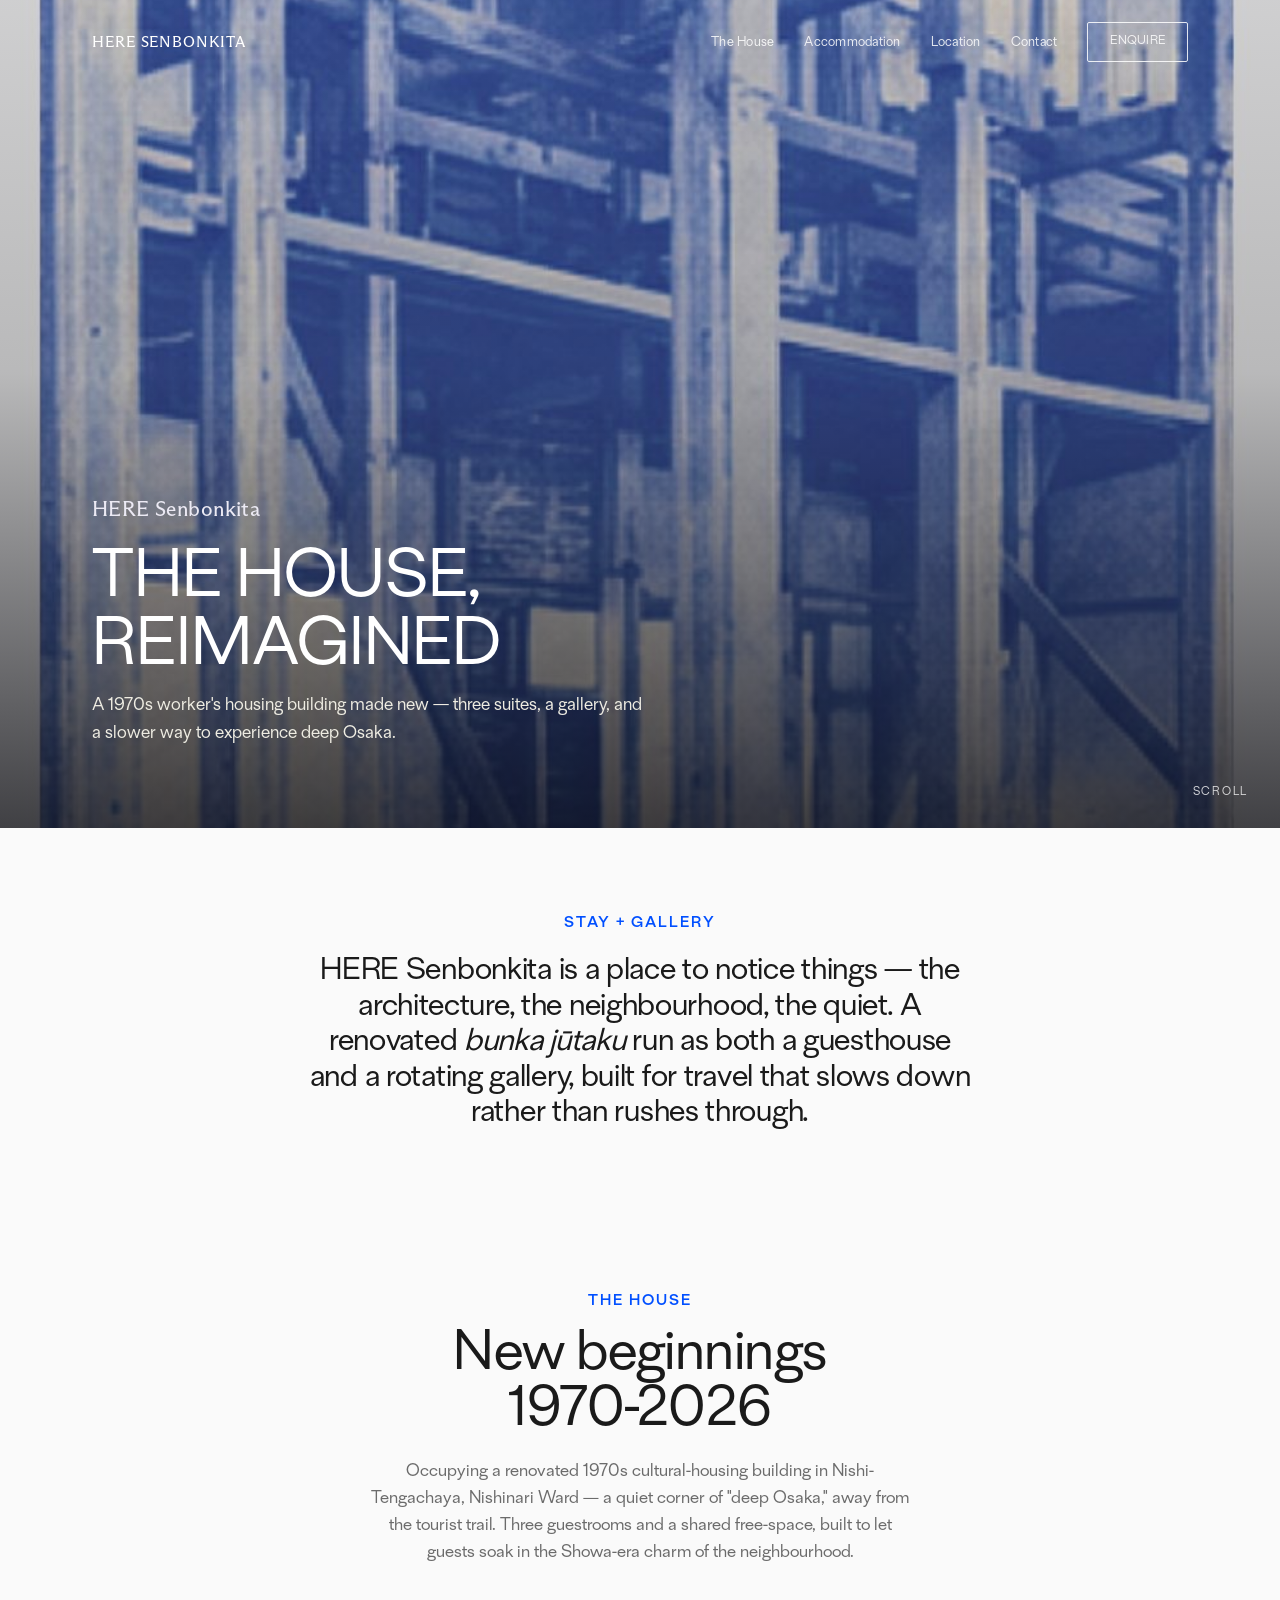
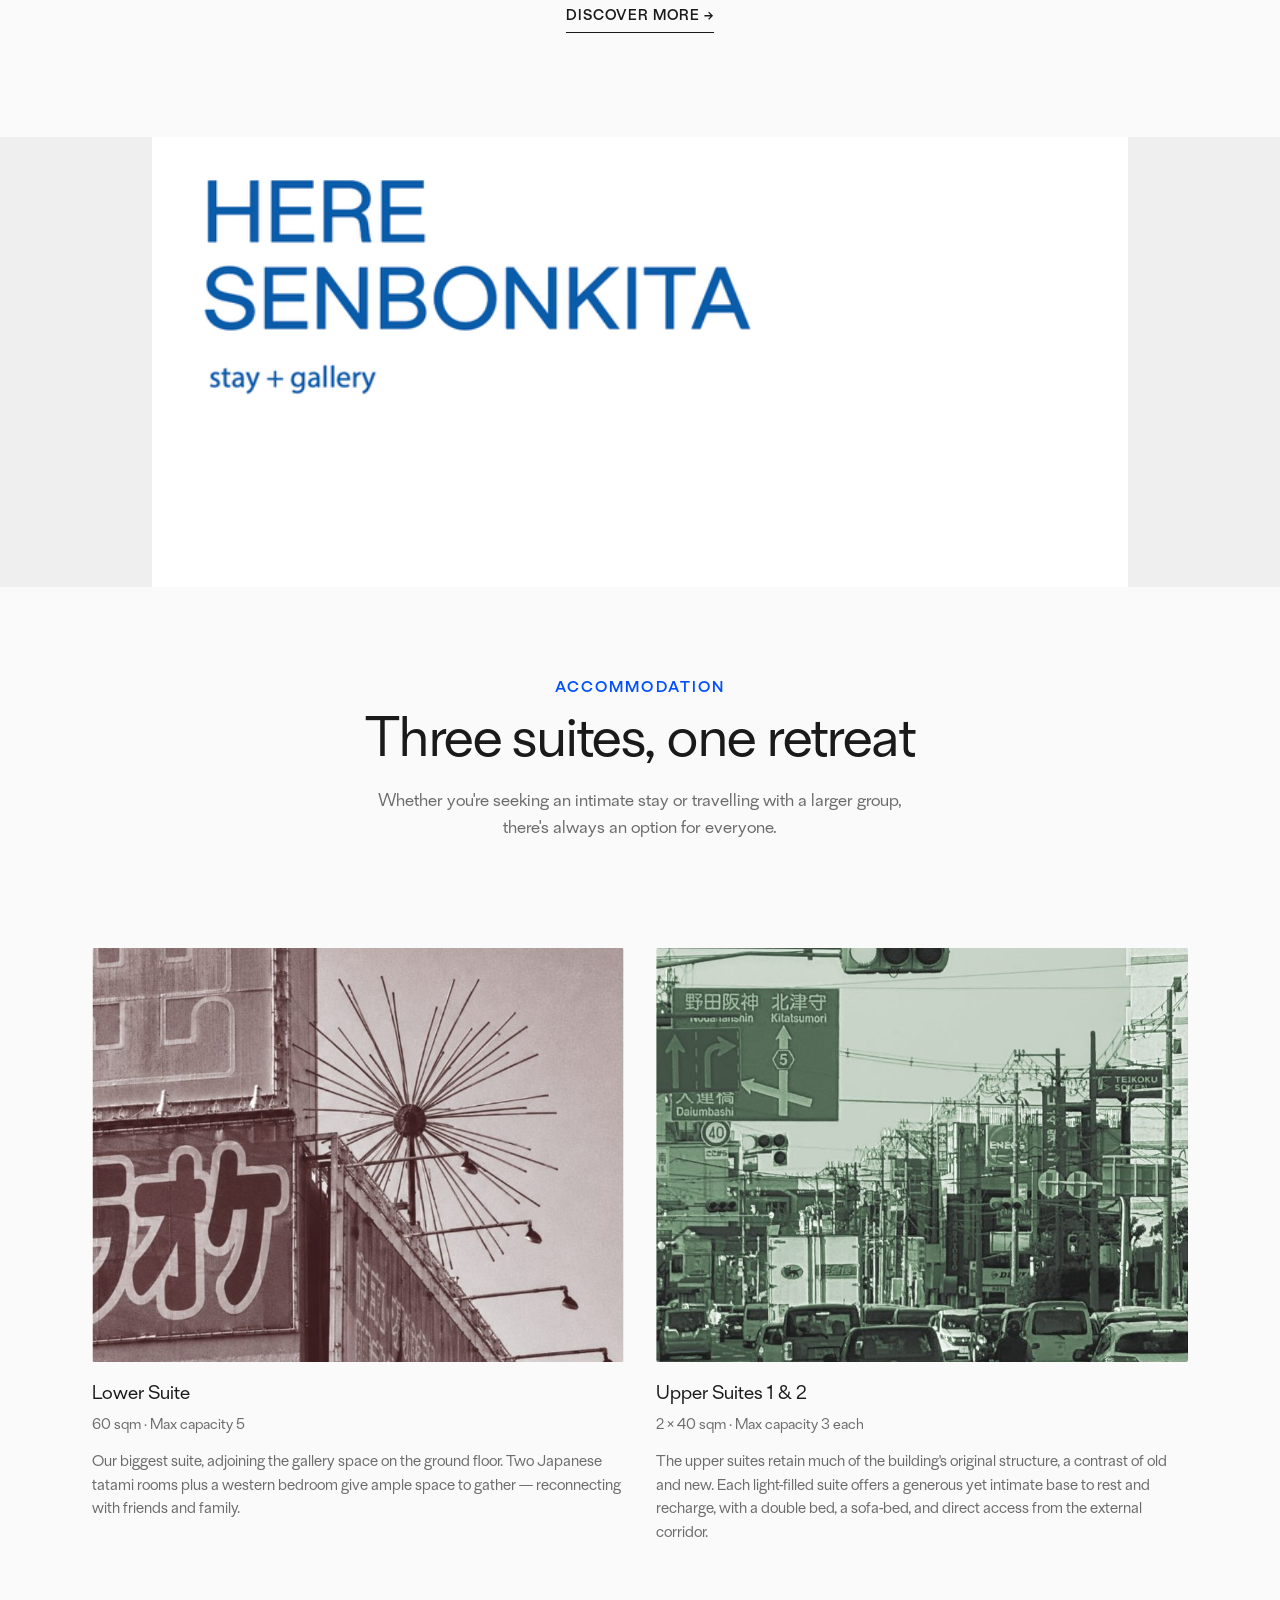
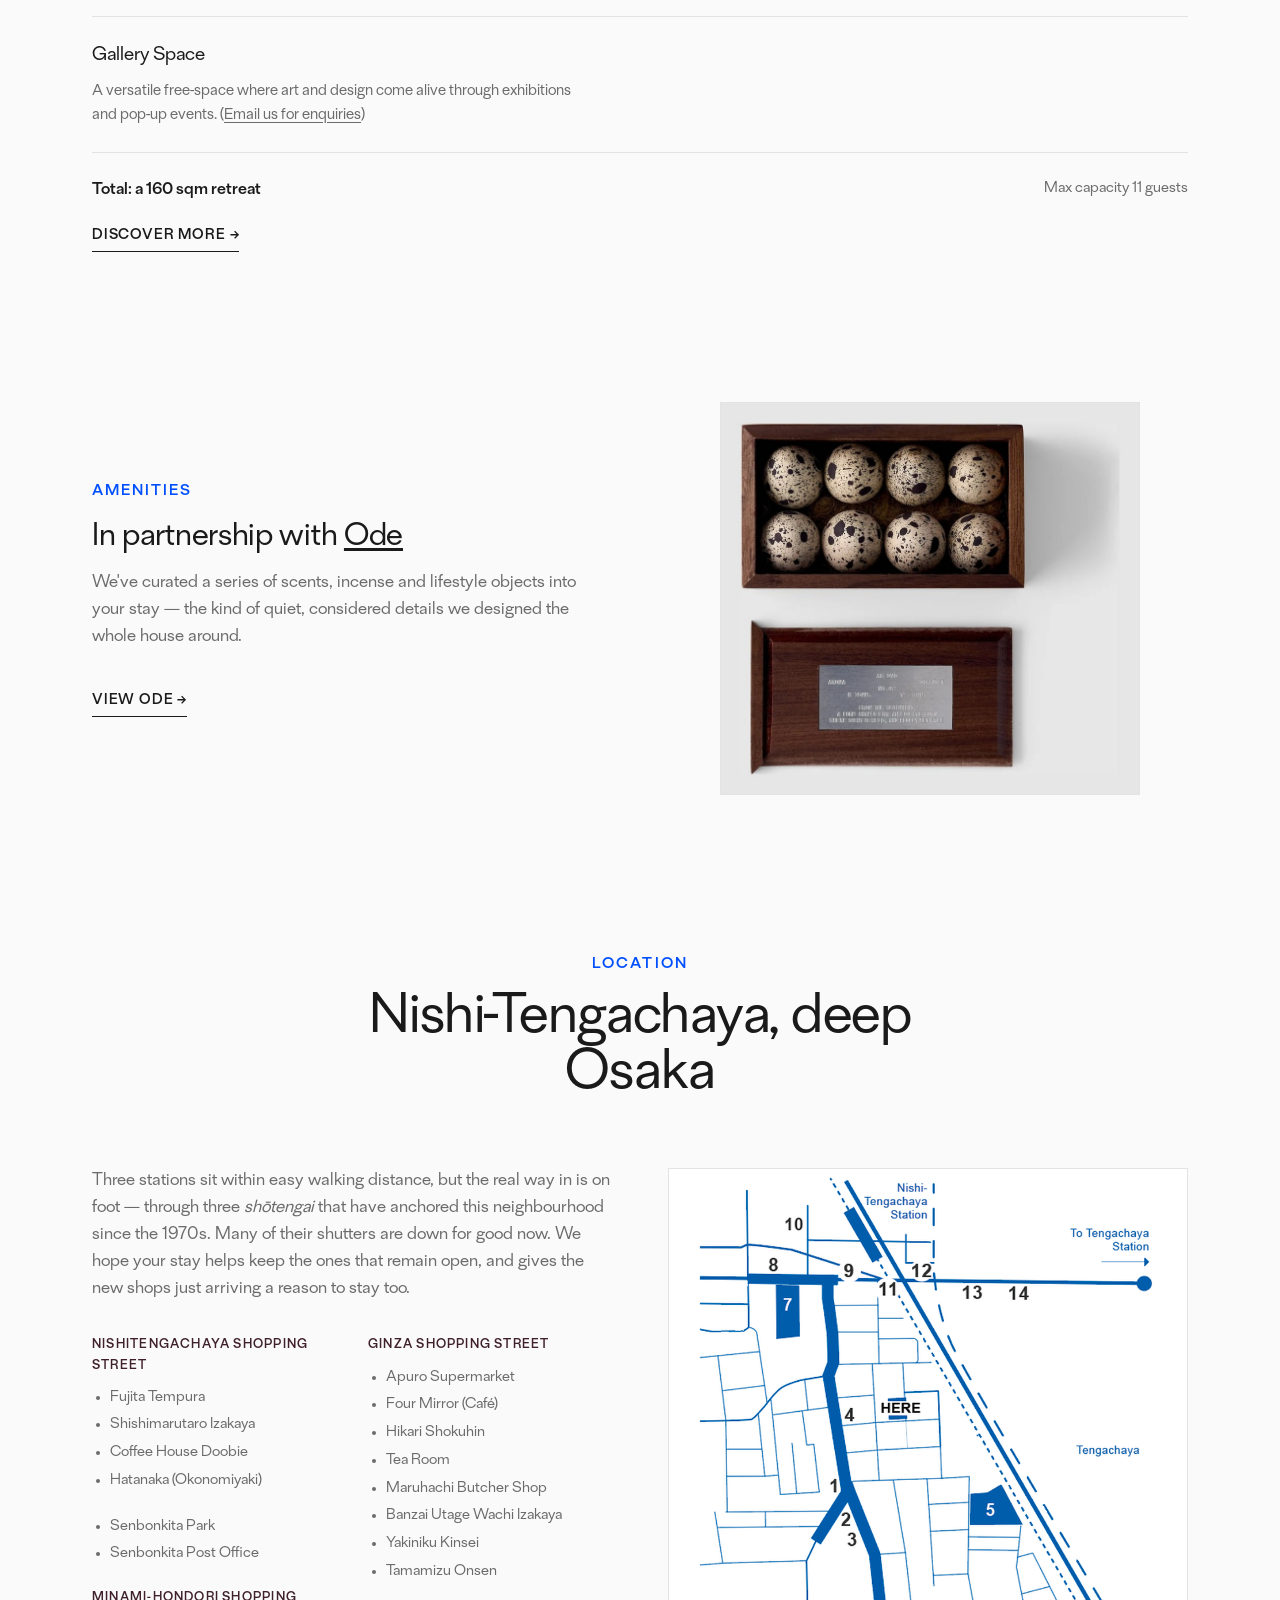
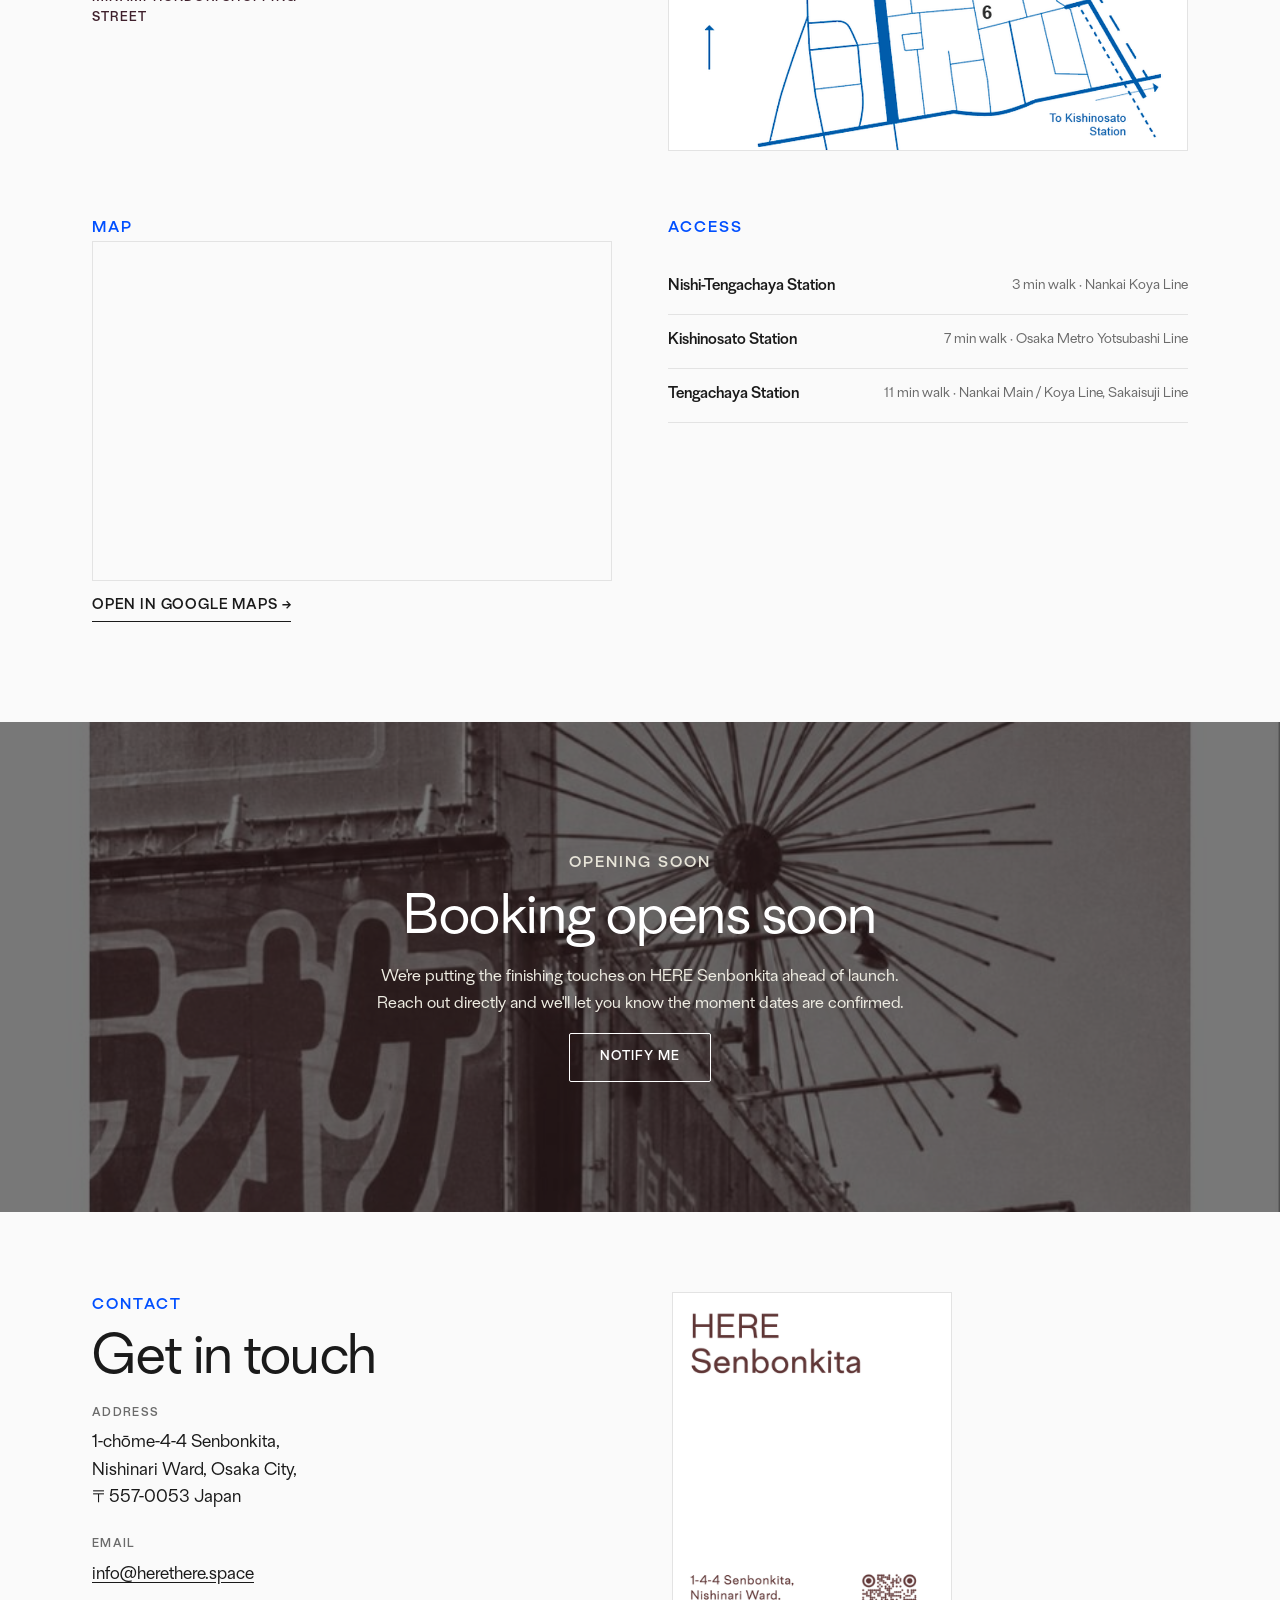
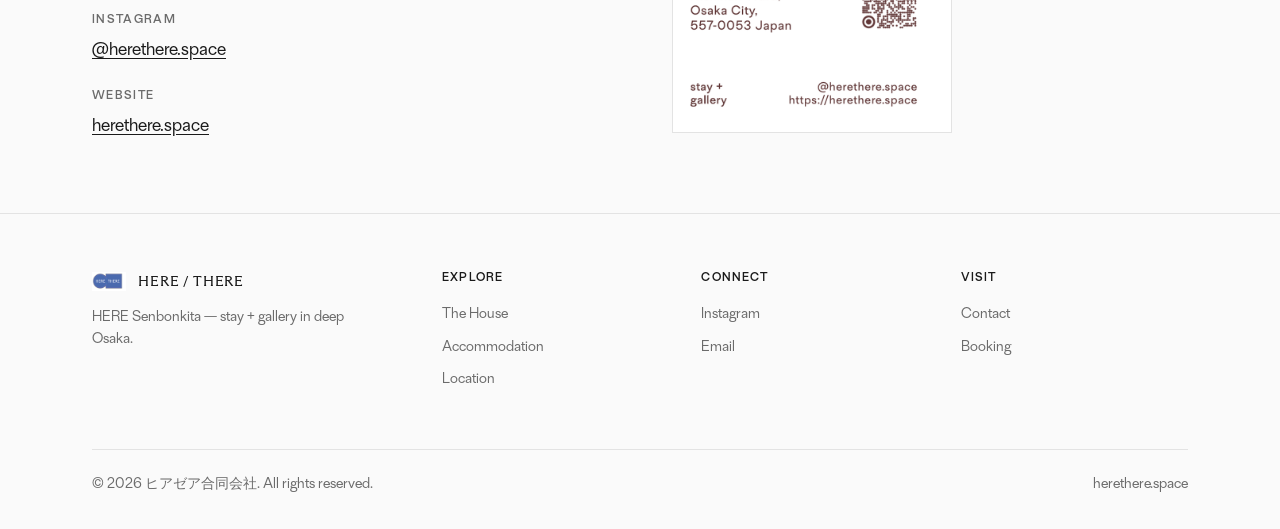
==== index.html @ 9a459991 "Add files via upload" ====
<!DOCTYPE html>
<html lang="en">
<head>
<meta charset="UTF-8">
<meta name="viewport" content="width=device-width, initial-scale=1, viewport-fit=cover">
<title>HERE Senbonkita — Stay + Gallery, Osaka</title>
<meta name="description" content="HERE Senbonkita is a reimagined 1970s cultural-housing stay and gallery in Nishi-Tengachaya, deep Osaka. Three guestrooms, a free-space, and a rotating programme. Opening soon.">
<!--
  VERSION 2 — editorial / full-bleed layout in the spirit of furtherhotel.com,
  built out with HERE Senbonkita's own content and voice.

  TYPOGRAPHY NOTE: body copy and headings use "Tenet" (Regular/Medium),
  Jie's own licensed font files, self-hosted from /fonts. The main logo/
  wordmark treatments (nav logotype, hero brand name, footer mark) use
  "ABC Arizona Flare" per the brand guidelines' logo lockup spec. Japanese
  type still wants Murecho (a free Google Font) — not yet wired in since
  no Japanese copy currently appears on the page.

  COLOUR NOTE: palette follows the brand guide's primary blue (#004FFF) and
  wine (#3F202C) against a restrained grey/off-white neutral — the secondary
  green/yellow tones are deliberately left out to keep things calm.

  IMAGES: most photos on this page are placeholders pulled from your existing
  branding collateral (posters, postcards) — marked inline, swap for real
  photography by replacing the file in /images, filenames can stay the same.
  The Ode product shot (images/ode-eggs.jpg) is real and final.
-->
<style>
  @font-face{
    font-family:'Tenet';
    src:url('fonts/Tenet-Regular.woff2') format('woff2'),
        url('fonts/Tenet-Regular.otf') format('opentype');
    font-weight:400;
    font-style:normal;
    font-display:swap;
  }
  @font-face{
    font-family:'Tenet';
    src:url('fonts/Tenet-Medium.woff2') format('woff2'),
        url('fonts/Tenet-Medium.otf') format('opentype');
    font-weight:500;
    font-style:normal;
    font-display:swap;
  }
  @font-face{
    font-family:'ABC Arizona Flare';
    src:url('fonts/ArizonaFlare-Regular.woff2') format('woff2'),
        url('fonts/ArizonaFlare-Regular.otf') format('opentype');
    font-weight:400;
    font-style:normal;
    font-display:swap;
  }
  :root{
    --blue:#004FFF;
    --maroon:#3F202C;
    --cream:#EFEFEF;
    --paper:#FAFAFA;
    --ink:#1A1A1A;
    --ink-soft:#6B6B6B;
    --line:#E3E3E3;
    color-scheme: light;
  }
  *{box-sizing:border-box;}
  html{scroll-behavior:smooth;}
  body{
    margin:0;
    background:var(--paper);
    color:var(--ink);
    font-family:'Tenet', -apple-system, BlinkMacSystemFont, 'Segoe UI', sans-serif;
    font-weight:400;
    line-height:1.65;
    -webkit-font-smoothing:antialiased;
  }
  img{max-width:100%; display:block;}
  a{color:inherit;}
  .wrap{max-width:1160px; margin:0 auto; padding:0 32px;}
  @media (max-width:600px){.wrap{padding:0 20px;}}
  .eyebrow{
    text-transform:uppercase; letter-spacing:.14em; font-size:.92rem;
    font-weight:500; color:var(--blue);
  }
  h1,h2,h3{
    font-family:'Tenet', sans-serif; font-weight:400; line-height:1.05;
    margin:0; color:var(--ink);
  }
  h2{font-size:clamp(2.1rem, 4.3vw, 3.35rem); letter-spacing:-0.01em;}
  p{margin:0 0 1em 0;}
  .lede{color:var(--ink-soft); font-size:1.03rem; max-width:46ch;}
  .btn{
    display:inline-block; font-weight:500; font-size:.78rem; letter-spacing:.08em;
    text-transform:uppercase;
    padding:13px 30px; border-radius:2px; text-decoration:none;
    border:1px solid currentColor; transition:opacity .15s ease;
  }
  .btn:hover{opacity:.6;}
  .btn-dark{background:var(--ink); color:#fff; border-color:var(--ink);}
  .btn-line{color:#fff;}
  .link-arrow{
    display:inline-flex; align-items:center; gap:8px; margin-top:22px;
    font-weight:500; font-size:.86rem; text-decoration:none; color:var(--ink);
    text-transform:uppercase; letter-spacing:.06em;
    border-bottom:1px solid var(--ink); padding-bottom:3px;
  }
  .link-arrow:hover{opacity:.6;}

  /* Header */
  header{
    position:fixed; top:0; left:0; right:0; z-index:50;
    padding:22px 0; transition:background .25s ease, border-color .25s ease;
    color:#fff;
  }
  header.solid{
    background:rgba(250,250,250,.94); backdrop-filter:blur(8px);
    border-bottom:1px solid var(--line); color:var(--ink);
  }
  .nav{display:flex; align-items:center; justify-content:space-between;}
  .logotype{
    font-family:'ABC Arizona Flare', serif;
    font-weight:400; font-size:.95rem; letter-spacing:.06em; text-transform:uppercase;
    text-decoration:none; color:inherit;
  }
  .navlinks{display:flex; align-items:center; gap:30px; list-style:none; margin:0; padding:0;}
  .navlinks a{font-size:.78rem; font-weight:400; text-decoration:none; color:inherit; opacity:.85; letter-spacing:.02em;}
  .navlinks a:hover{opacity:1;}
  .navlinks .btn{padding:9px 22px; font-size:.74rem; border-color:currentColor;}
  header:not(.solid) .btn-dark{background:transparent; color:#fff;}
  header.solid .btn-dark{background:var(--ink); color:#fff; border-color:var(--ink);}
  @media (max-width:760px){
    .navlinks a:not(.btn){display:none;}
    .navlinks{gap:14px;}
  }

  /* Full-bleed hero */
  .hero{
    position:relative; height:92vh; min-height:560px;
    display:flex; align-items:flex-end;
    color:#fff; overflow:hidden;
  }
  .hero img{
    position:absolute; inset:0; width:100%; height:100%; object-fit:cover;
    filter:saturate(1.05);
  }
  .hero::after{
    content:''; position:absolute; inset:0;
    background:linear-gradient(180deg, rgba(10,10,20,.12) 0%, rgba(10,10,15,.22) 45%, rgba(5,5,10,.74) 100%);
  }
  .hero-content{position:relative; z-index:2; padding:0 32px 64px; width:100%; text-align:left;}
  .hero .eyebrow{
    font-family:'ABC Arizona Flare', serif;
    color:#eceaf4; text-transform:none; font-size:1.3rem; letter-spacing:.02em; font-weight:400;
  }
  .hero-title{
    font-weight:300; font-size:clamp(2.1rem, 5.4vw, 4rem); line-height:1.05;
    letter-spacing:0; margin:14px 0 10px; text-transform:uppercase;
    color:#fff;
  }
  .hero-tagline{font-size:1.05rem; color:#eeece2; font-weight:400; max-width:46ch; text-align:left;}
  .scroll-cue{
    position:absolute; bottom:26px; right:32px; z-index:2; color:#fff;
    font-size:.68rem; text-transform:uppercase; letter-spacing:.16em; opacity:.8;
  }

  /* Editorial statement block — no image, centered */
  .editorial{padding:84px 0; text-align:center;}
  .editorial .wrap{max-width:740px;}
  .editorial h2{font-weight:300; font-size:clamp(1.4rem,2.4vw,1.85rem); line-height:1.2;}
  .editorial .eyebrow{display:block; margin-bottom:18px;}

  /* Split feature block: label/headline/text/CTA, then full-bleed image below */
  .feature{padding:72px 0 0;}
  .feature-text{max-width:704px; margin:0 auto; padding:0 32px; text-align:center;}
  .feature-text h2{margin:14px 0 18px;}
  .feature-text .lede{margin-left:auto; margin-right:auto;}
  .feature-media{margin-top:104px; width:100%;}
  .feature-media img{width:100%; height:62vh; min-height:340px; object-fit:cover;}
  .feature-cap{
    text-align:center; font-size:.76rem; color:var(--ink-soft); font-style:italic;
    padding:14px 32px 0;
  }

  /* Two-up image row (dining/venue style cards) */
  .row-2{display:grid; grid-template-columns:1fr 1fr; gap:2px; margin-top:104px;}
  .row-2 figure{margin:0; position:relative;}
  .row-2 img{width:100%; height:52vh; min-height:320px; object-fit:cover;}
  @media (max-width:760px){.row-2{grid-template-columns:1fr;}}

  /* Accommodation list */
  .suite-wrap{max-width:1160px; margin:56px auto 0; padding:0 32px;}
  .suite-list{list-style:none; margin:0; padding:0; border-top:1px solid var(--line);}
  .suite-row{
    display:flex; justify-content:space-between; align-items:baseline; gap:16px;
    padding:24px 0; border-bottom:1px solid var(--line);
  }
  .suite-row .num{color:var(--ink-soft); font-size:.8rem; margin-right:16px;}
  .suite-row .name{font-size:1.15rem; font-weight:400;}
  .suite-row .meta{color:var(--ink-soft); font-size:.88rem; text-align:right; white-space:nowrap;}
  .suite-total{display:flex; justify-content:space-between; padding:24px 0 0;}
  .suite-total span:first-child{font-weight:500;}
  .suite-total span:last-child{color:var(--ink-soft); font-size:.9rem;}
  @media (max-width:560px){
    .suite-row, .suite-total{flex-direction:column; align-items:flex-start; gap:6px;}
    .suite-row .meta{text-align:left; white-space:normal;}
  }
  .suite-row--space{flex-direction:column; align-items:flex-start; gap:8px;}
  .suite-desc{color:var(--ink-soft); font-size:.92rem; margin:0; max-width:484px; text-align:left;}

  /* Room cards — Further Hotel style: picture, caption below */
  .room-grid{display:grid; grid-template-columns:1fr 1fr; gap:32px;}
  @media (max-width:760px){.room-grid{grid-template-columns:1fr;}}
  .room-card{margin:0;}
  .room-card img{width:100%; height:46vh; min-height:300px; object-fit:cover; border-radius:2px;}
  .room-card figcaption{margin-top:18px;}
  .room-card .room-num{color:var(--ink-soft); font-size:.8rem; margin-right:14px;}
  .room-card .room-name{font-size:1.15rem;}
  .room-card .room-meta{display:block; color:var(--ink-soft); font-size:.88rem; margin-top:4px;}
  .room-card .room-desc{color:var(--ink-soft); font-size:.92rem; line-height:1.6; margin-top:14px;}

  /* Amenities / Ode — flush to one side, paired with product shot */
  .amenity-grid{
    display:grid; grid-template-columns:1fr 1fr; gap:64px; align-items:center;
  }
  .amenity-text{text-align:left;}
  .amenity-text .eyebrow{display:block; margin-bottom:18px;}
  .amenity-text .lede{margin-left:0;}
  @media (max-width:820px){
    .amenity-grid{grid-template-columns:1fr; gap:36px;}
  }
  .amenity-media{
    max-width:420px; margin:0 auto; border:1px solid var(--line); overflow:hidden;
  }
  .amenity-media img{border-radius:0; display:block;}

  /* Location */
  .stations{list-style:none; margin:32px auto 0; padding:0; max-width:640px;}
  .stations li{
    display:flex; justify-content:space-between; gap:16px;
    padding:14px 0; border-bottom:1px solid var(--line); font-size:.94rem; text-align:left;
  }
  .stations li b{font-weight:500;}
  .stations li span{color:var(--ink-soft); font-size:.84rem; text-align:right;}
  .spot-cols{
    display:grid; grid-template-columns:1fr 1fr; gap:32px; max-width:640px; margin:44px auto 0;
    text-align:left;
  }
  @media (max-width:600px){.spot-cols{grid-template-columns:1fr;}}
  .spot-cols h4{
    font-weight:500; font-size:.76rem; text-transform:uppercase; letter-spacing:.1em;
    color:var(--maroon); margin:0 0 10px;
  }
  .spot-cols ul{margin:0 0 22px; padding-left:18px; font-size:.9rem; color:var(--ink-soft);}
  .spot-cols li{margin-bottom:4px;}
  .location-grid{display:grid; grid-template-columns:1fr 1fr; gap:56px; align-items:start;}
  @media (max-width:820px){.location-grid{grid-template-columns:1fr; gap:40px;}}
  .location-media img{width:100%; border:1px solid var(--line); object-fit:cover;}
  .access-map-grid{display:grid; grid-template-columns:1fr 1fr; gap:56px; align-items:start; margin-top:64px;}
  @media (max-width:820px){.access-map-grid{grid-template-columns:1fr; gap:40px;}}
  .access-block{text-align:left;}
  .map-embed{
    position:relative; width:100%; height:340px;
    border:1px solid var(--line); overflow:hidden;
  }
  .map-embed iframe{width:100%; height:100%; border:0; filter:grayscale(.2) contrast(1.05);}

  /* Booking — full bleed image band */
  .booking{
    position:relative; padding:130px 32px; text-align:center; color:#fff; overflow:hidden;
  }
  .booking img{position:absolute; inset:0; width:100%; height:100%; object-fit:cover;}
  .booking::after{content:''; position:absolute; inset:0; background:rgba(15,15,15,.56);}
  .booking-content{position:relative; z-index:2; max-width:560px; margin:0 auto;}
  .booking .eyebrow{color:#e7e4d8; margin-bottom:16px; display:block;}
  .booking h2{color:#fff; font-weight:300; margin-bottom:16px;}
  .booking p{color:#eeece2;}

  /* Contact + footer */
  .contact-section{padding:80px 0 56px;}
  .contact-grid{display:grid; grid-template-columns:1fr 1fr; gap:64px; align-items:start;}
  @media (max-width:780px){.contact-grid{grid-template-columns:1fr;}}
  .contact-details dt{
    font-size:.7rem; text-transform:uppercase; letter-spacing:.12em; color:var(--ink-soft);
    margin-top:24px; font-weight:500;
  }
  .contact-details dt:first-child{margin-top:0;}
  .contact-details dd{margin:6px 0 0; font-size:1.05rem;}
  .contact-details a{text-decoration:underline; text-underline-offset:3px;}
  .contact-card img{max-width:280px; border:1px solid var(--line);}

  footer{border-top:1px solid var(--line); padding:56px 0 32px; font-size:.85rem; color:var(--ink-soft);}
  .footer-grid{display:grid; grid-template-columns:1.4fr 1fr 1fr 1fr; gap:32px;}
  @media (max-width:760px){.footer-grid{grid-template-columns:1fr 1fr; gap:32px 20px;}}
  .footer-grid h5{
    font-size:.7rem; text-transform:uppercase; letter-spacing:.1em; color:var(--ink);
    font-weight:500; margin:0 0 16px;
  }
  .footer-grid ul{list-style:none; margin:0; padding:0;}
  .footer-grid li{margin-bottom:10px;}
  .footer-grid a{text-decoration:none; color:var(--ink-soft);}
  .footer-grid a:hover{color:var(--ink);}
  .footer-brand-mark{display:flex; align-items:center; gap:12px; margin-bottom:14px;}
  .footer-brand-mark img{width:34px; opacity:.85;}
  .footer-bottom{
    margin-top:48px; padding-top:24px; border-top:1px solid var(--line);
    display:flex; justify-content:space-between; flex-wrap:wrap; gap:10px;
  }
</style>
</head>
<body>

<header id="siteHeader">
  <div class="nav wrap">
    <a class="logotype" href="#top">HERE Senbonkita</a>
    <ul class="navlinks">
      <li><a href="#house">The House</a></li>
      <li><a href="#stay">Accommodation</a></li>
      <li><a href="#area">Location</a></li>
      <li><a href="#contact">Contact</a></li>
      <li><a class="btn btn-dark" href="#booking">Enquire</a></li>
    </ul>
  </div>
</header>

<div id="top"></div>
<section class="hero">
  <!-- PLACEHOLDER HERO IMAGE — cropped from the construction poster to drop the baked-in text; replace with real house photography (or video) when ready -->
  <img src="images/hero-crop.jpg" alt="HERE Senbonkita, 1970s frame during renovation">
  <div class="hero-content wrap">
    <p class="eyebrow">HERE Senbonkita</p>
    <h1 class="hero-title">The house,<br>reimagined</h1>
    <p class="hero-tagline">A 1970s worker's housing building made new — three suites, a gallery, and a slower way to experience deep Osaka.</p>
  </div>
  <span class="scroll-cue">Scroll</span>
</section>

<section class="editorial">
  <div class="wrap">
    <span class="eyebrow">Stay + Gallery</span>
    <h2>HERE Senbonkita is a place to notice things — the architecture, the neighbourhood, the quiet. A renovated <em>bunka jūtaku</em> run as both a guesthouse and a rotating gallery, built for travel that slows down rather than rushes through.</h2>
  </div>
</section>

<section id="house" class="feature">
  <div class="feature-text">
    <span class="eyebrow">The House</span>
    <h2>New beginnings<br>1970-2026</h2>
    <p class="lede">Occupying a renovated 1970s cultural-housing building in Nishi-Tengachaya, Nishinari Ward — a quiet corner of "deep Osaka," away from the tourist trail. Three guestrooms and a shared free-space, built to let guests soak in the Showa-era charm of the neighbourhood.</p>
    <a class="link-arrow" href="#stay">Discover More →</a>
  </div>
  <div class="feature-media">
    <!-- PLACEHOLDER -->
    <img src="images/brand-cover.png" style="object-fit:contain; background:var(--cream); height:50vh;" alt="HERE Senbonkita brand mark">
  </div>

</section>

<section id="stay" class="feature" style="padding-top:88px;">
  <div class="feature-text">
    <span class="eyebrow">Accommodation</span>
    <h2>Three suites, one retreat</h2>
    <p class="lede">Whether you're seeking an intimate stay or travelling with a larger group, there's always an option for everyone.</p>
  </div>
  <div class="wrap" style="margin-top:104px;">
    <div class="room-grid">
      <figure class="room-card">
        <!-- PLACEHOLDER -->
        <img src="images/room-lower-crop.jpg" alt="Placeholder — Lower Suite">
        <figcaption>
          <span class="room-name">Lower Suite</span>
          <span class="room-meta">60 sqm · Max capacity 5</span>
          <p class="room-desc">Our biggest suite, adjoining the gallery space on the ground floor. Two Japanese tatami rooms plus a western bedroom give ample space to gather — reconnecting with friends and family.</p>
        </figcaption>
      </figure>
      <figure class="room-card">
        <!-- PLACEHOLDER -->
        <img src="images/room-upper-crop.jpg" alt="Placeholder — Upper Suites 1 & 2">
        <figcaption>
          <span class="room-name">Upper Suites 1 &amp; 2</span>
          <span class="room-meta">2 × 40 sqm · Max capacity 3 each</span>
          <p class="room-desc">The upper suites retain much of the building's original structure, a contrast of old and new. Each light-filled suite offers a generous yet intimate base to rest and recharge, with a double bed, a sofa-bed, and direct access from the external corridor.</p>
        </figcaption>
      </figure>
    </div>
  </div>
  <div class="suite-wrap" style="margin-top:56px;">
    <ul class="suite-list" style="border-top:1px solid var(--line);">
      <li class="suite-row suite-row--space">
        <span><span class="name">Gallery Space</span></span>
        <p class="suite-desc">A versatile free-space where art and design come alive through exhibitions and pop-up events. (<a href="mailto:info@herethere.space" style="text-decoration:underline; text-underline-offset:3px;">Email us for enquiries</a>)</p>
      </li>
    </ul>
    <div class="suite-total">
      <span>Total: a 160 sqm retreat</span>
      <span>Max capacity 11 guests</span>
    </div>
    <div style="text-align:left;">
      <a class="link-arrow" href="#booking">Discover More →</a>
    </div>
  </div>
</section>

<section id="amenities" style="padding:150px 0 78px;">
  <div class="wrap">
    <div class="amenity-grid">
      <div class="amenity-text">
        <span class="eyebrow">Amenities</span>
        <h2 style="font-size:clamp(1.5rem,2.8vw,1.9rem); font-weight:400;">In partnership with <a href="https://www.instagram.com/world.of.ode/" target="_blank" rel="noopener" style="text-decoration:underline; text-underline-offset:3px;">Ode</a></h2>
        <p class="lede" style="margin-top:16px;">We've curated a series of scents, incense and lifestyle objects into your stay — the kind of quiet, considered details we designed the whole house around.</p>
        <a class="link-arrow" href="https://www.instagram.com/world.of.ode/" target="_blank" rel="noopener">View Ode →</a>
      </div>
      <div class="amenity-media">
        <img src="images/ode-eggs-crop.jpg" alt="Ode's Ab Ovo diffuser — one of the curated pieces in every room">
      </div>
    </div>
  </div>
</section>

<section id="area" class="feature" style="padding-top:78px; padding-bottom:100px;">
  <div class="feature-text">
    <span class="eyebrow">Location</span>
    <h2>Nishi-Tengachaya, deep Osaka</h2>
  </div>

  <div class="wrap" style="margin-top:64px;">
    <div class="location-grid">
      <div class="location-text">
        <p class="lede" style="max-width:none; margin-bottom:32px;">Three stations sit within easy walking distance, but the real way in is on foot — through three <em>shōtengai</em> that have anchored this neighbourhood since the 1970s. Many of their shutters are down for good now. We hope your stay helps keep the ones that remain open, and gives the new shops just arriving a reason to stay too.</p>
        <div class="spot-cols" style="max-width:none; margin:0;">
          <div>
            <h4>Nishitengachaya Shopping Street</h4>
            <ul>
              <li>Fujita Tempura</li>
              <li>Shishimarutaro Izakaya</li>
              <li>Coffee House Doobie</li>
              <li>Hatanaka (Okonomiyaki)</li>
            </ul>
            <ul>
              <li>Senbonkita Park</li>
              <li>Senbonkita Post Office</li>
            </ul>
            <h4>Minami-Hondori Shopping Street</h4>
          </div>
          <div>
            <h4>Ginza Shopping Street</h4>
            <ul>
              <li>Apuro Supermarket</li>
              <li>Four Mirror (Café)</li>
              <li>Hikari Shokuhin</li>
              <li>Tea Room</li>
              <li>Maruhachi Butcher Shop</li>
              <li>Banzai Utage Wachi Izakaya</li>
              <li>Yakiniku Kinsei</li>
              <li>Tamamizu Onsen</li>
            </ul>
          </div>
        </div>
      </div>
      <div class="location-media">
        <!-- Cropped from the full neighbourhood-guide artwork — header and numbered legend removed, since the legend is now the text list at left -->
        <img src="images/neighborhood-map-crop.png" alt="HERE Senbonkita neighbourhood map">
      </div>
    </div>
  </div>

  <div class="wrap">
    <div class="access-map-grid">
      <div class="map-block">
        <span class="eyebrow">Map</span>
        <div class="map-embed">
          <iframe src="https://www.google.com/maps?q=HERE+Senbonkita,+1-chome-4-4+Senbonkita,+Nishinari+Ward,+Osaka,+557-0031,+Japan&output=embed" loading="lazy" referrerpolicy="no-referrer-when-downgrade" title="HERE Senbonkita on Google Maps"></iframe>
        </div>
        <a class="link-arrow" href="https://www.google.com/maps/search/?api=1&query=HERE+Senbonkita+1-chome-4-4+Senbonkita+Nishinari+Ward+Osaka+557-0031+Japan" target="_blank" rel="noopener" style="margin-top:14px;">Open in Google Maps →</a>
      </div>

      <div class="access-block">
        <span class="eyebrow">Access</span>
        <ul class="stations" style="margin-top:20px;">
          <li><b>Nishi-Tengachaya Station</b> <span>3 min walk · Nankai Koya Line</span></li>
          <li><b>Kishinosato Station</b> <span>7 min walk · Osaka Metro Yotsubashi Line</span></li>
          <li><b>Tengachaya Station</b> <span>11 min walk · Nankai Main / Koya Line, Sakaisuji Line</span></li>
        </ul>
      </div>
    </div>
  </div>
</section>

<section id="booking" class="booking">
  <!-- PLACEHOLDER BOOKING BACKDROP -->
  <img src="images/poster-karaoke.jpg" alt="">
  <div class="booking-content">
    <span class="eyebrow">Opening soon</span>
    <h2>Booking opens soon</h2>
    <p>We're putting the finishing touches on HERE Senbonkita ahead of launch. Reach out directly and we'll let you know the moment dates are confirmed.</p>
    <a class="btn btn-line" href="mailto:hello@herethere.space?subject=HERE%20Senbonkita%20—%20Booking%20enquiry">Notify me</a>
  </div>
</section>

<section id="contact" class="contact-section">
  <div class="wrap">
    <div class="contact-grid">
      <div>
        <span class="eyebrow">Contact</span>
        <h2 style="margin-top:14px;">Get in touch</h2>
        <dl class="contact-details">
          <dt>Address</dt>
          <dd>1-chōme-4-4 Senbonkita,<br>Nishinari Ward, Osaka City,<br>〒557-0053 Japan</dd>
          <dt>Email</dt>
          <dd><a href="mailto:info@herethere.space">info@herethere.space</a></dd>
          <dt>Instagram</dt>
          <dd><a href="https://instagram.com/herethere.space" target="_blank" rel="noopener">@herethere.space</a></dd>
          <dt>Website</dt>
          <dd><a href="https://herethere.space" target="_blank" rel="noopener">herethere.space</a></dd>
        </dl>
      </div>
      <div class="contact-card">
        <img src="images/contact-card.png" alt="HERE Senbonkita address and QR code">
      </div>
    </div>
  </div>
</section>

<footer>
  <div class="wrap">
    <div class="footer-grid">
      <div>
        <div class="footer-brand-mark">
          <img src="images/roundel.png" alt="HERE THERE logo">
          <span style="font-family:'ABC Arizona Flare', serif; text-transform:uppercase; letter-spacing:.06em; font-size:.88rem; color:var(--ink);">HERE / THERE</span>
        </div>
        <p style="max-width:28ch; font-size:.85rem;">HERE Senbonkita — stay + gallery in deep Osaka.</p>
      </div>
      <div>
        <h5>Explore</h5>
        <ul>
          <li><a href="#house">The House</a></li>
          <li><a href="#stay">Accommodation</a></li>
          <li><a href="#area">Location</a></li>
        </ul>
      </div>
      <div>
        <h5>Connect</h5>
        <ul>
          <li><a href="https://instagram.com/herethere.space" target="_blank" rel="noopener">Instagram</a></li>
          <li><a href="mailto:hello@herethere.space">Email</a></li>
        </ul>
      </div>
      <div>
        <h5>Visit</h5>
        <ul>
          <li><a href="#contact">Contact</a></li>
          <li><a href="#booking">Booking</a></li>
        </ul>
      </div>
    </div>
    <div class="footer-bottom">
      <span>© 2026 ヒアゼア合同会社. All rights reserved.</span>
      <span>herethere.space</span>
    </div>
  </div>
</footer>

<script>
  // Header goes solid once scrolled past the hero, for legibility over light content.
  var header = document.getElementById('siteHeader');
  var hero = document.querySelector('.hero');
  function onScroll(){
    if (window.scrollY > hero.offsetHeight - 80) header.classList.add('solid');
    else header.classList.remove('solid');
  }
  window.addEventListener('scroll', onScroll, {passive:true});
  onScroll();
</script>

</body>
</html>
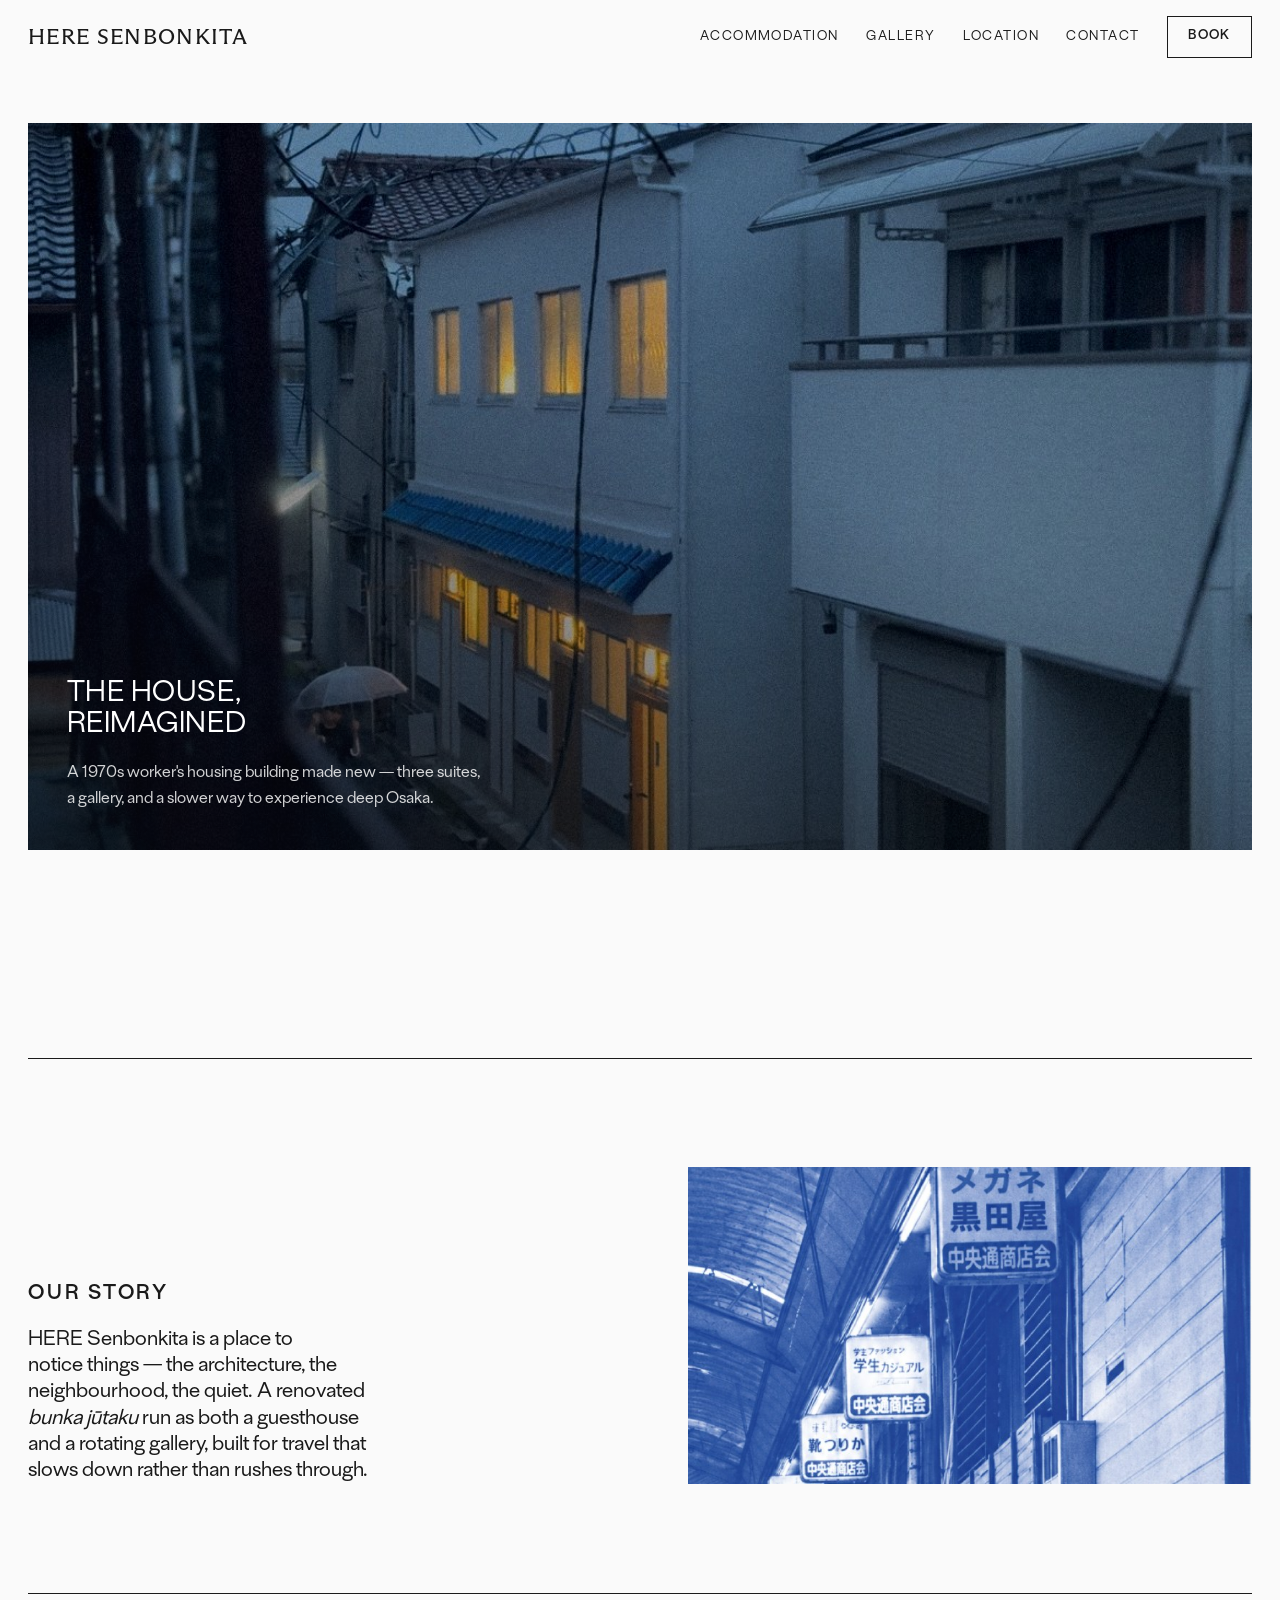
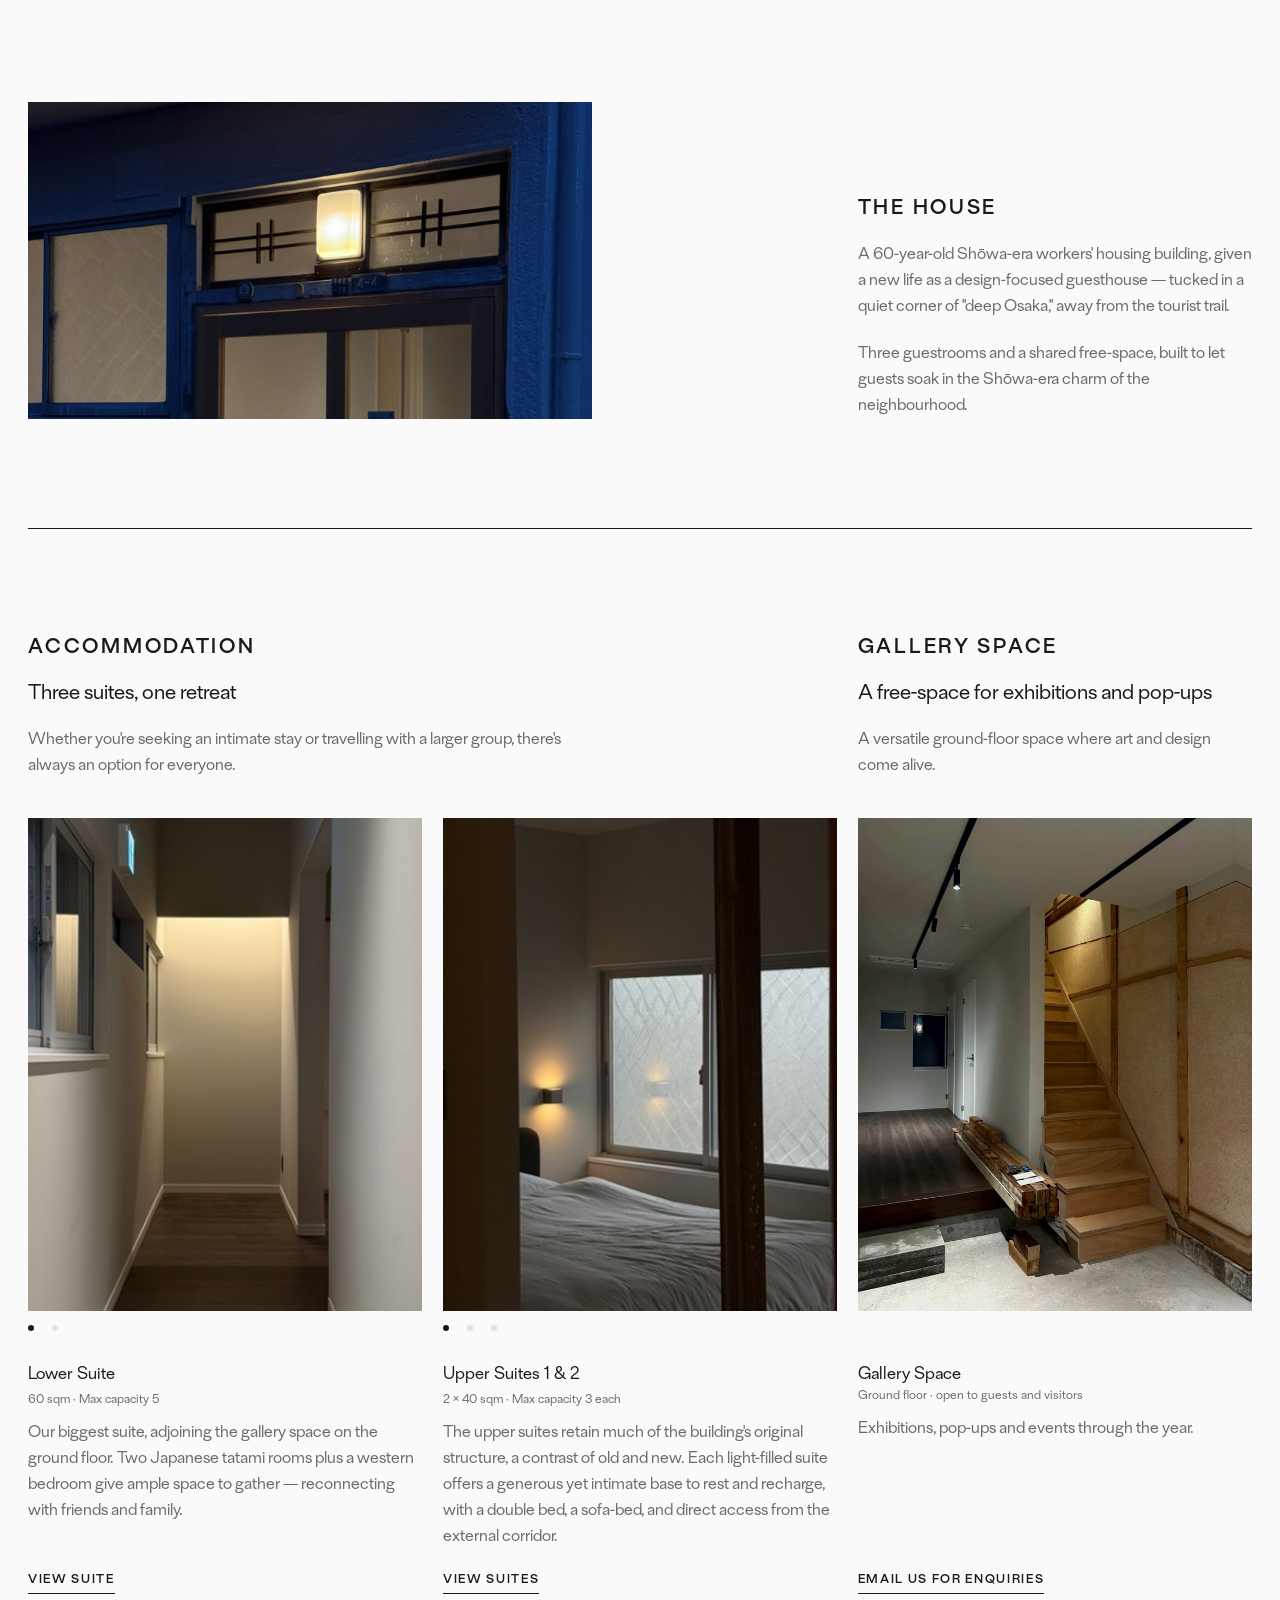
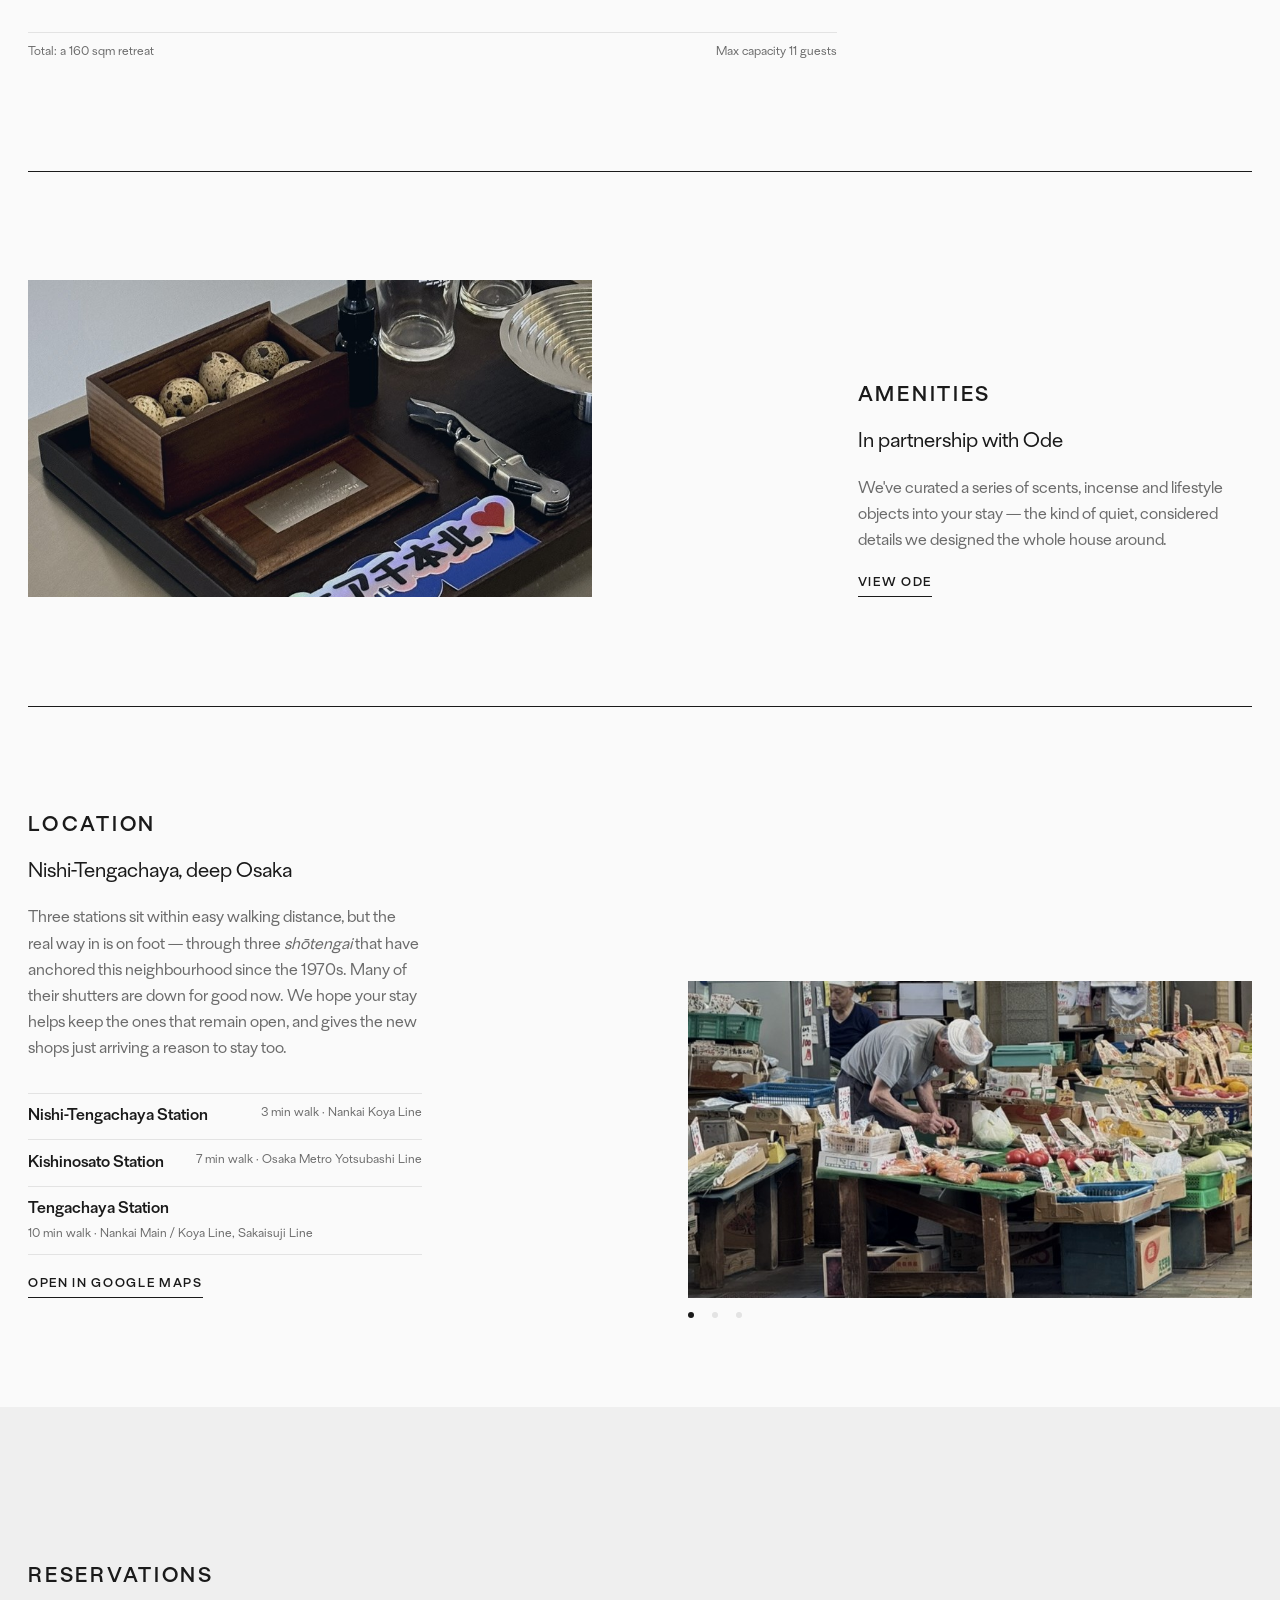
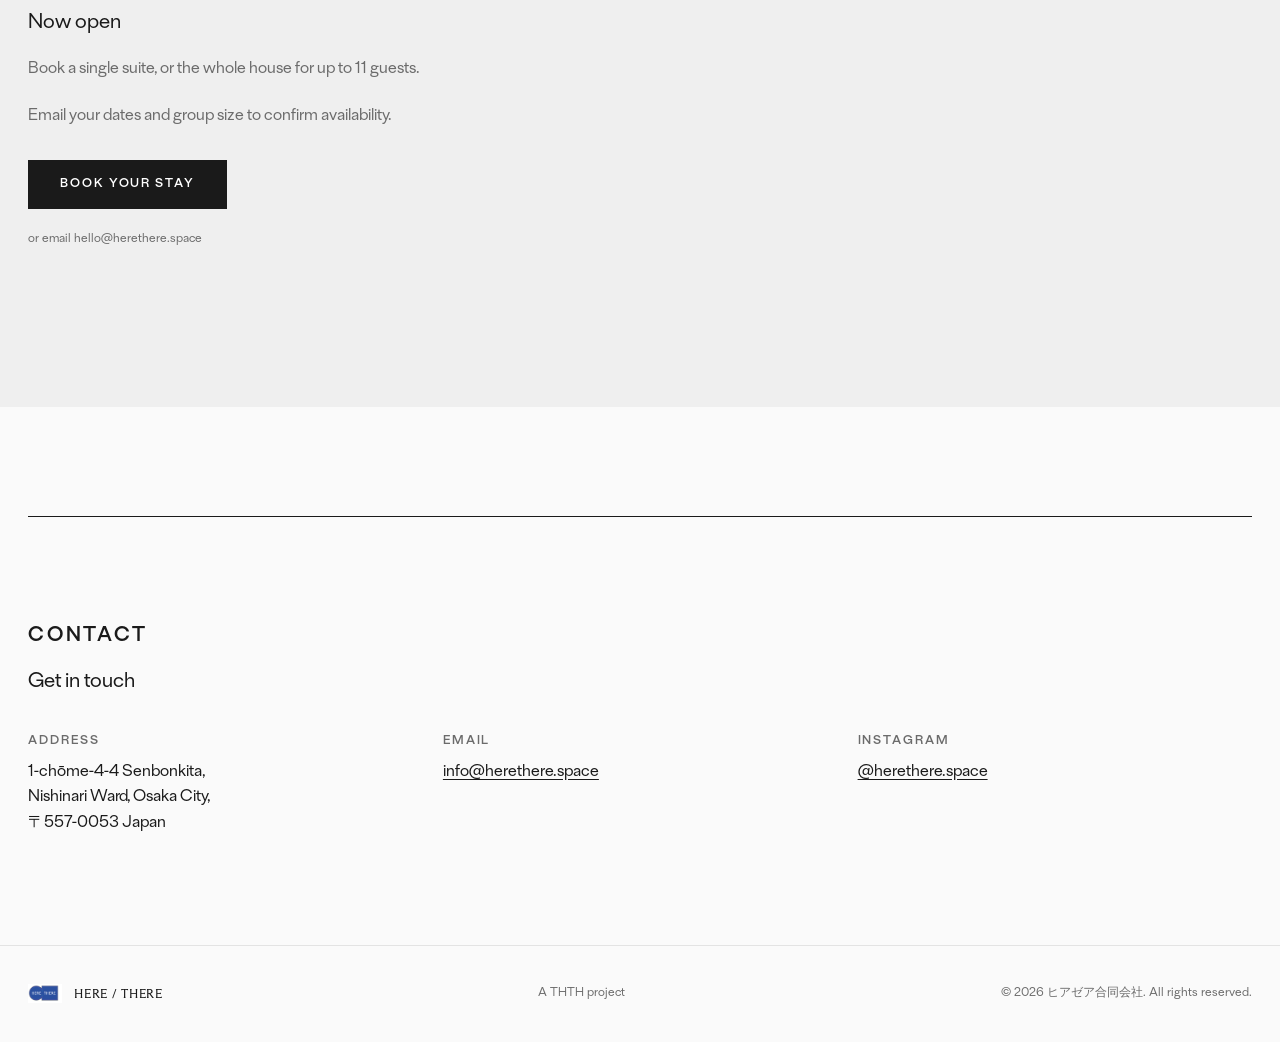
==== commit e2f750a5: "Add files via upload" ====
--- a/index.html
+++ b/index.html
@@ -3,571 +3,282 @@
 <head>
 <meta charset="UTF-8">
 <meta name="viewport" content="width=device-width, initial-scale=1, viewport-fit=cover">
-<title>HERE Senbonkita — Stay + Gallery, Osaka</title>
-<meta name="description" content="HERE Senbonkita is a reimagined 1970s cultural-housing stay and gallery in Nishi-Tengachaya, deep Osaka. Three guestrooms, a free-space, and a rotating programme. Opening soon.">
+<title>HERE Senbonkita</title>
+<meta name="description" content="HERE Senbonkita — a 1970s workers' housing building in Nishi-Tengachaya, deep Osaka, made new: three suites and a gallery. Now open.">
 <!--
-  VERSION 2 — editorial / full-bleed layout in the spirit of furtherhotel.com,
-  built out with HERE Senbonkita's own content and voice.
-
-  TYPOGRAPHY NOTE: body copy and headings use "Tenet" (Regular/Medium),
-  Jie's own licensed font files, self-hosted from /fonts. The main logo/
-  wordmark treatments (nav logotype, hero brand name, footer mark) use
-  "ABC Arizona Flare" per the brand guidelines' logo lockup spec. Japanese
-  type still wants Murecho (a free Google Font) — not yet wired in since
-  no Japanese copy currently appears on the page.
-
-  COLOUR NOTE: palette follows the brand guide's primary blue (#004FFF) and
-  wine (#3F202C) against a restrained grey/off-white neutral — the secondary
-  green/yellow tones are deliberately left out to keep things calm.
-
-  IMAGES: most photos on this page are placeholders pulled from your existing
-  branding collateral (posters, postcards) — marked inline, swap for real
-  photography by replacing the file in /images, filenames can stay the same.
-  The Ode product shot (images/ode-eggs.jpg) is real and final.
+  VERSION 3, CINEMA: the chosen direction (one large darkened photo, words overlaid). Earlier covers D and 2A are frozen in /archive.
+  Direction: luxury-hotel restraint (ref. toune-kyoto.jp), round-13 typography and hero text,
+  one page per suite (ref. C&C Okayama), neighbourhood index with map pins.
+  Fonts: Tenet + ABC Arizona Flare are Jie's licensed files in /fonts. Murecho (Japanese) from Google Fonts.
+  [BOOKING] Book links go to hello@herethere.space — swap for the booking-engine URL when live.
 -->
-<style>
-  @font-face{
-    font-family:'Tenet';
-    src:url('fonts/Tenet-Regular.woff2') format('woff2'),
-        url('fonts/Tenet-Regular.otf') format('opentype');
-    font-weight:400;
-    font-style:normal;
-    font-display:swap;
-  }
-  @font-face{
-    font-family:'Tenet';
-    src:url('fonts/Tenet-Medium.woff2') format('woff2'),
-        url('fonts/Tenet-Medium.otf') format('opentype');
-    font-weight:500;
-    font-style:normal;
-    font-display:swap;
-  }
-  @font-face{
-    font-family:'ABC Arizona Flare';
-    src:url('fonts/ArizonaFlare-Regular.woff2') format('woff2'),
-        url('fonts/ArizonaFlare-Regular.otf') format('opentype');
-    font-weight:400;
-    font-style:normal;
-    font-display:swap;
-  }
-  :root{
-    --blue:#004FFF;
-    --maroon:#3F202C;
-    --cream:#EFEFEF;
-    --paper:#FAFAFA;
-    --ink:#1A1A1A;
-    --ink-soft:#6B6B6B;
-    --line:#E3E3E3;
-    color-scheme: light;
-  }
-  *{box-sizing:border-box;}
-  html{scroll-behavior:smooth;}
-  body{
-    margin:0;
-    background:var(--paper);
-    color:var(--ink);
-    font-family:'Tenet', -apple-system, BlinkMacSystemFont, 'Segoe UI', sans-serif;
-    font-weight:400;
-    line-height:1.65;
-    -webkit-font-smoothing:antialiased;
-  }
-  img{max-width:100%; display:block;}
-  a{color:inherit;}
-  .wrap{max-width:1160px; margin:0 auto; padding:0 32px;}
-  @media (max-width:600px){.wrap{padding:0 20px;}}
-  .eyebrow{
-    text-transform:uppercase; letter-spacing:.14em; font-size:.92rem;
-    font-weight:500; color:var(--blue);
-  }
-  h1,h2,h3{
-    font-family:'Tenet', sans-serif; font-weight:400; line-height:1.05;
-    margin:0; color:var(--ink);
-  }
-  h2{font-size:clamp(2.1rem, 4.3vw, 3.35rem); letter-spacing:-0.01em;}
-  p{margin:0 0 1em 0;}
-  .lede{color:var(--ink-soft); font-size:1.03rem; max-width:46ch;}
-  .btn{
-    display:inline-block; font-weight:500; font-size:.78rem; letter-spacing:.08em;
-    text-transform:uppercase;
-    padding:13px 30px; border-radius:2px; text-decoration:none;
-    border:1px solid currentColor; transition:opacity .15s ease;
-  }
-  .btn:hover{opacity:.6;}
-  .btn-dark{background:var(--ink); color:#fff; border-color:var(--ink);}
-  .btn-line{color:#fff;}
-  .link-arrow{
-    display:inline-flex; align-items:center; gap:8px; margin-top:22px;
-    font-weight:500; font-size:.86rem; text-decoration:none; color:var(--ink);
-    text-transform:uppercase; letter-spacing:.06em;
-    border-bottom:1px solid var(--ink); padding-bottom:3px;
-  }
-  .link-arrow:hover{opacity:.6;}
-
-  /* Header */
-  header{
-    position:fixed; top:0; left:0; right:0; z-index:50;
-    padding:22px 0; transition:background .25s ease, border-color .25s ease;
-    color:#fff;
-  }
-  header.solid{
-    background:rgba(250,250,250,.94); backdrop-filter:blur(8px);
-    border-bottom:1px solid var(--line); color:var(--ink);
-  }
-  .nav{display:flex; align-items:center; justify-content:space-between;}
-  .logotype{
-    font-family:'ABC Arizona Flare', serif;
-    font-weight:400; font-size:.95rem; letter-spacing:.06em; text-transform:uppercase;
-    text-decoration:none; color:inherit;
-  }
-  .navlinks{display:flex; align-items:center; gap:30px; list-style:none; margin:0; padding:0;}
-  .navlinks a{font-size:.78rem; font-weight:400; text-decoration:none; color:inherit; opacity:.85; letter-spacing:.02em;}
-  .navlinks a:hover{opacity:1;}
-  .navlinks .btn{padding:9px 22px; font-size:.74rem; border-color:currentColor;}
-  header:not(.solid) .btn-dark{background:transparent; color:#fff;}
-  header.solid .btn-dark{background:var(--ink); color:#fff; border-color:var(--ink);}
-  @media (max-width:760px){
-    .navlinks a:not(.btn){display:none;}
-    .navlinks{gap:14px;}
-  }
-
-  /* Full-bleed hero */
-  .hero{
-    position:relative; height:92vh; min-height:560px;
-    display:flex; align-items:flex-end;
-    color:#fff; overflow:hidden;
-  }
-  .hero img{
-    position:absolute; inset:0; width:100%; height:100%; object-fit:cover;
-    filter:saturate(1.05);
-  }
-  .hero::after{
-    content:''; position:absolute; inset:0;
-    background:linear-gradient(180deg, rgba(10,10,20,.12) 0%, rgba(10,10,15,.22) 45%, rgba(5,5,10,.74) 100%);
-  }
-  .hero-content{position:relative; z-index:2; padding:0 32px 64px; width:100%; text-align:left;}
-  .hero .eyebrow{
-    font-family:'ABC Arizona Flare', serif;
-    color:#eceaf4; text-transform:none; font-size:1.3rem; letter-spacing:.02em; font-weight:400;
-  }
-  .hero-title{
-    font-weight:300; font-size:clamp(2.1rem, 5.4vw, 4rem); line-height:1.05;
-    letter-spacing:0; margin:14px 0 10px; text-transform:uppercase;
-    color:#fff;
-  }
-  .hero-tagline{font-size:1.05rem; color:#eeece2; font-weight:400; max-width:46ch; text-align:left;}
-  .scroll-cue{
-    position:absolute; bottom:26px; right:32px; z-index:2; color:#fff;
-    font-size:.68rem; text-transform:uppercase; letter-spacing:.16em; opacity:.8;
-  }
-
-  /* Editorial statement block — no image, centered */
-  .editorial{padding:84px 0; text-align:center;}
-  .editorial .wrap{max-width:740px;}
-  .editorial h2{font-weight:300; font-size:clamp(1.4rem,2.4vw,1.85rem); line-height:1.2;}
-  .editorial .eyebrow{display:block; margin-bottom:18px;}
-
-  /* Split feature block: label/headline/text/CTA, then full-bleed image below */
-  .feature{padding:72px 0 0;}
-  .feature-text{max-width:704px; margin:0 auto; padding:0 32px; text-align:center;}
-  .feature-text h2{margin:14px 0 18px;}
-  .feature-text .lede{margin-left:auto; margin-right:auto;}
-  .feature-media{margin-top:104px; width:100%;}
-  .feature-media img{width:100%; height:62vh; min-height:340px; object-fit:cover;}
-  .feature-cap{
-    text-align:center; font-size:.76rem; color:var(--ink-soft); font-style:italic;
-    padding:14px 32px 0;
-  }
-
-  /* Two-up image row (dining/venue style cards) */
-  .row-2{display:grid; grid-template-columns:1fr 1fr; gap:2px; margin-top:104px;}
-  .row-2 figure{margin:0; position:relative;}
-  .row-2 img{width:100%; height:52vh; min-height:320px; object-fit:cover;}
-  @media (max-width:760px){.row-2{grid-template-columns:1fr;}}
-
-  /* Accommodation list */
-  .suite-wrap{max-width:1160px; margin:56px auto 0; padding:0 32px;}
-  .suite-list{list-style:none; margin:0; padding:0; border-top:1px solid var(--line);}
-  .suite-row{
-    display:flex; justify-content:space-between; align-items:baseline; gap:16px;
-    padding:24px 0; border-bottom:1px solid var(--line);
-  }
-  .suite-row .num{color:var(--ink-soft); font-size:.8rem; margin-right:16px;}
-  .suite-row .name{font-size:1.15rem; font-weight:400;}
-  .suite-row .meta{color:var(--ink-soft); font-size:.88rem; text-align:right; white-space:nowrap;}
-  .suite-total{display:flex; justify-content:space-between; padding:24px 0 0;}
-  .suite-total span:first-child{font-weight:500;}
-  .suite-total span:last-child{color:var(--ink-soft); font-size:.9rem;}
-  @media (max-width:560px){
-    .suite-row, .suite-total{flex-direction:column; align-items:flex-start; gap:6px;}
-    .suite-row .meta{text-align:left; white-space:normal;}
-  }
-  .suite-row--space{flex-direction:column; align-items:flex-start; gap:8px;}
-  .suite-desc{color:var(--ink-soft); font-size:.92rem; margin:0; max-width:484px; text-align:left;}
-
-  /* Room cards — Further Hotel style: picture, caption below */
-  .room-grid{display:grid; grid-template-columns:1fr 1fr; gap:32px;}
-  @media (max-width:760px){.room-grid{grid-template-columns:1fr;}}
-  .room-card{margin:0;}
-  .room-card img{width:100%; height:46vh; min-height:300px; object-fit:cover; border-radius:2px;}
-  .room-card figcaption{margin-top:18px;}
-  .room-card .room-num{color:var(--ink-soft); font-size:.8rem; margin-right:14px;}
-  .room-card .room-name{font-size:1.15rem;}
-  .room-card .room-meta{display:block; color:var(--ink-soft); font-size:.88rem; margin-top:4px;}
-  .room-card .room-desc{color:var(--ink-soft); font-size:.92rem; line-height:1.6; margin-top:14px;}
-
-  /* Amenities / Ode — flush to one side, paired with product shot */
-  .amenity-grid{
-    display:grid; grid-template-columns:1fr 1fr; gap:64px; align-items:center;
-  }
-  .amenity-text{text-align:left;}
-  .amenity-text .eyebrow{display:block; margin-bottom:18px;}
-  .amenity-text .lede{margin-left:0;}
-  @media (max-width:820px){
-    .amenity-grid{grid-template-columns:1fr; gap:36px;}
-  }
-  .amenity-media{
-    max-width:420px; margin:0 auto; border:1px solid var(--line); overflow:hidden;
-  }
-  .amenity-media img{border-radius:0; display:block;}
-
-  /* Location */
-  .stations{list-style:none; margin:32px auto 0; padding:0; max-width:640px;}
-  .stations li{
-    display:flex; justify-content:space-between; gap:16px;
-    padding:14px 0; border-bottom:1px solid var(--line); font-size:.94rem; text-align:left;
-  }
-  .stations li b{font-weight:500;}
-  .stations li span{color:var(--ink-soft); font-size:.84rem; text-align:right;}
-  .spot-cols{
-    display:grid; grid-template-columns:1fr 1fr; gap:32px; max-width:640px; margin:44px auto 0;
-    text-align:left;
-  }
-  @media (max-width:600px){.spot-cols{grid-template-columns:1fr;}}
-  .spot-cols h4{
-    font-weight:500; font-size:.76rem; text-transform:uppercase; letter-spacing:.1em;
-    color:var(--maroon); margin:0 0 10px;
-  }
-  .spot-cols ul{margin:0 0 22px; padding-left:18px; font-size:.9rem; color:var(--ink-soft);}
-  .spot-cols li{margin-bottom:4px;}
-  .location-grid{display:grid; grid-template-columns:1fr 1fr; gap:56px; align-items:start;}
-  @media (max-width:820px){.location-grid{grid-template-columns:1fr; gap:40px;}}
-  .location-media img{width:100%; border:1px solid var(--line); object-fit:cover;}
-  .access-map-grid{display:grid; grid-template-columns:1fr 1fr; gap:56px; align-items:start; margin-top:64px;}
-  @media (max-width:820px){.access-map-grid{grid-template-columns:1fr; gap:40px;}}
-  .access-block{text-align:left;}
-  .map-embed{
-    position:relative; width:100%; height:340px;
-    border:1px solid var(--line); overflow:hidden;
-  }
-  .map-embed iframe{width:100%; height:100%; border:0; filter:grayscale(.2) contrast(1.05);}
-
-  /* Booking — full bleed image band */
-  .booking{
-    position:relative; padding:130px 32px; text-align:center; color:#fff; overflow:hidden;
-  }
-  .booking img{position:absolute; inset:0; width:100%; height:100%; object-fit:cover;}
-  .booking::after{content:''; position:absolute; inset:0; background:rgba(15,15,15,.56);}
-  .booking-content{position:relative; z-index:2; max-width:560px; margin:0 auto;}
-  .booking .eyebrow{color:#e7e4d8; margin-bottom:16px; display:block;}
-  .booking h2{color:#fff; font-weight:300; margin-bottom:16px;}
-  .booking p{color:#eeece2;}
-
-  /* Contact + footer */
-  .contact-section{padding:80px 0 56px;}
-  .contact-grid{display:grid; grid-template-columns:1fr 1fr; gap:64px; align-items:start;}
-  @media (max-width:780px){.contact-grid{grid-template-columns:1fr;}}
-  .contact-details dt{
-    font-size:.7rem; text-transform:uppercase; letter-spacing:.12em; color:var(--ink-soft);
-    margin-top:24px; font-weight:500;
-  }
-  .contact-details dt:first-child{margin-top:0;}
-  .contact-details dd{margin:6px 0 0; font-size:1.05rem;}
-  .contact-details a{text-decoration:underline; text-underline-offset:3px;}
-  .contact-card img{max-width:280px; border:1px solid var(--line);}
-
-  footer{border-top:1px solid var(--line); padding:56px 0 32px; font-size:.85rem; color:var(--ink-soft);}
-  .footer-grid{display:grid; grid-template-columns:1.4fr 1fr 1fr 1fr; gap:32px;}
-  @media (max-width:760px){.footer-grid{grid-template-columns:1fr 1fr; gap:32px 20px;}}
-  .footer-grid h5{
-    font-size:.7rem; text-transform:uppercase; letter-spacing:.1em; color:var(--ink);
-    font-weight:500; margin:0 0 16px;
-  }
-  .footer-grid ul{list-style:none; margin:0; padding:0;}
-  .footer-grid li{margin-bottom:10px;}
-  .footer-grid a{text-decoration:none; color:var(--ink-soft);}
-  .footer-grid a:hover{color:var(--ink);}
-  .footer-brand-mark{display:flex; align-items:center; gap:12px; margin-bottom:14px;}
-  .footer-brand-mark img{width:34px; opacity:.85;}
-  .footer-bottom{
-    margin-top:48px; padding-top:24px; border-top:1px solid var(--line);
-    display:flex; justify-content:space-between; flex-wrap:wrap; gap:10px;
-  }
-</style>
+<link rel="preconnect" href="https://fonts.googleapis.com">
+<link rel="preconnect" href="https://fonts.gstatic.com" crossorigin>
+<link rel="stylesheet" href="https://fonts.googleapis.com/css2?family=Murecho:wght@400;500&display=swap">
+<link rel="stylesheet" href="styles.css">
 </head>
 <body>
 
-<header id="siteHeader">
-  <div class="nav wrap">
-    <a class="logotype" href="#top">HERE Senbonkita</a>
-    <ul class="navlinks">
-      <li><a href="#house">The House</a></li>
+<header class="top" id="top">
+  <div class="top-in">
+    <a class="logotype" href="#hero">HERE Senbonkita</a>
+    <ul class="nav">
       <li><a href="#stay">Accommodation</a></li>
+      <li><a href="#gallery">Gallery</a></li>
       <li><a href="#area">Location</a></li>
       <li><a href="#contact">Contact</a></li>
-      <li><a class="btn btn-dark" href="#booking">Enquire</a></li>
+      <li class="keep"><a class="btn" href="#book">Book</a></li>
     </ul>
   </div>
 </header>
 
-<div id="top"></div>
-<section class="hero">
-  <!-- PLACEHOLDER HERO IMAGE — cropped from the construction poster to drop the baked-in text; replace with real house photography (or video) when ready -->
-  <img src="images/hero-crop.jpg" alt="HERE Senbonkita, 1970s frame during renovation">
-  <div class="hero-content wrap">
-    <p class="eyebrow">HERE Senbonkita</p>
-    <h1 class="hero-title">The house,<br>reimagined</h1>
-    <p class="hero-tagline">A 1970s worker's housing building made new — three suites, a gallery, and a slower way to experience deep Osaka.</p>
-  </div>
-  <span class="scroll-cue">Scroll</span>
-</section>
-
-<section class="editorial">
-  <div class="wrap">
-    <span class="eyebrow">Stay + Gallery</span>
-    <h2>HERE Senbonkita is a place to notice things — the architecture, the neighbourhood, the quiet. A renovated <em>bunka jūtaku</em> run as both a guesthouse and a rotating gallery, built for travel that slows down rather than rushes through.</h2>
-  </div>
-</section>
-
-<section id="house" class="feature">
-  <div class="feature-text">
-    <span class="eyebrow">The House</span>
-    <h2>New beginnings<br>1970-2026</h2>
-    <p class="lede">Occupying a renovated 1970s cultural-housing building in Nishi-Tengachaya, Nishinari Ward — a quiet corner of "deep Osaka," away from the tourist trail. Three guestrooms and a shared free-space, built to let guests soak in the Showa-era charm of the neighbourhood.</p>
-    <a class="link-arrow" href="#stay">Discover More →</a>
-  </div>
-  <div class="feature-media">
-    <!-- PLACEHOLDER -->
-    <img src="images/brand-cover.png" style="object-fit:contain; background:var(--cream); height:50vh;" alt="HERE Senbonkita brand mark">
-  </div>
-
-</section>
-
-<section id="stay" class="feature" style="padding-top:88px;">
-  <div class="feature-text">
-    <span class="eyebrow">Accommodation</span>
-    <h2>Three suites, one retreat</h2>
-    <p class="lede">Whether you're seeking an intimate stay or travelling with a larger group, there's always an option for everyone.</p>
-  </div>
-  <div class="wrap" style="margin-top:104px;">
-    <div class="room-grid">
-      <figure class="room-card">
-        <!-- PLACEHOLDER -->
-        <img src="images/room-lower-crop.jpg" alt="Placeholder — Lower Suite">
-        <figcaption>
-          <span class="room-name">Lower Suite</span>
-          <span class="room-meta">60 sqm · Max capacity 5</span>
-          <p class="room-desc">Our biggest suite, adjoining the gallery space on the ground floor. Two Japanese tatami rooms plus a western bedroom give ample space to gather — reconnecting with friends and family.</p>
-        </figcaption>
-      </figure>
-      <figure class="room-card">
-        <!-- PLACEHOLDER -->
-        <img src="images/room-upper-crop.jpg" alt="Placeholder — Upper Suites 1 & 2">
-        <figcaption>
-          <span class="room-name">Upper Suites 1 &amp; 2</span>
-          <span class="room-meta">2 × 40 sqm · Max capacity 3 each</span>
-          <p class="room-desc">The upper suites retain much of the building's original structure, a contrast of old and new. Each light-filled suite offers a generous yet intimate base to rest and recharge, with a double bed, a sofa-bed, and direct access from the external corridor.</p>
-        </figcaption>
-      </figure>
-    </div>
-  </div>
-  <div class="suite-wrap" style="margin-top:56px;">
-    <ul class="suite-list" style="border-top:1px solid var(--line);">
-      <li class="suite-row suite-row--space">
-        <span><span class="name">Gallery Space</span></span>
-        <p class="suite-desc">A versatile free-space where art and design come alive through exhibitions and pop-up events. (<a href="mailto:info@herethere.space" style="text-decoration:underline; text-underline-offset:3px;">Email us for enquiries</a>)</p>
-      </li>
-    </ul>
-    <div class="suite-total">
-      <span>Total: a 160 sqm retreat</span>
-      <span>Max capacity 11 guests</span>
-    </div>
-    <div style="text-align:left;">
-      <a class="link-arrow" href="#booking">Discover More →</a>
-    </div>
-  </div>
-</section>
-
-<section id="amenities" style="padding:150px 0 78px;">
-  <div class="wrap">
-    <div class="amenity-grid">
-      <div class="amenity-text">
-        <span class="eyebrow">Amenities</span>
-        <h2 style="font-size:clamp(1.5rem,2.8vw,1.9rem); font-weight:400;">In partnership with <a href="https://www.instagram.com/world.of.ode/" target="_blank" rel="noopener" style="text-decoration:underline; text-underline-offset:3px;">Ode</a></h2>
-        <p class="lede" style="margin-top:16px;">We've curated a series of scents, incense and lifestyle objects into your stay — the kind of quiet, considered details we designed the whole house around.</p>
-        <a class="link-arrow" href="https://www.instagram.com/world.of.ode/" target="_blank" rel="noopener">View Ode →</a>
-      </div>
-      <div class="amenity-media">
-        <img src="images/ode-eggs-crop.jpg" alt="Ode's Ab Ovo diffuser — one of the curated pieces in every room">
-      </div>
-    </div>
-  </div>
-</section>
-
-<section id="area" class="feature" style="padding-top:78px; padding-bottom:100px;">
-  <div class="feature-text">
-    <span class="eyebrow">Location</span>
-    <h2>Nishi-Tengachaya, deep Osaka</h2>
-  </div>
-
-  <div class="wrap" style="margin-top:64px;">
-    <div class="location-grid">
-      <div class="location-text">
-        <p class="lede" style="max-width:none; margin-bottom:32px;">Three stations sit within easy walking distance, but the real way in is on foot — through three <em>shōtengai</em> that have anchored this neighbourhood since the 1970s. Many of their shutters are down for good now. We hope your stay helps keep the ones that remain open, and gives the new shops just arriving a reason to stay too.</p>
-        <div class="spot-cols" style="max-width:none; margin:0;">
-          <div>
-            <h4>Nishitengachaya Shopping Street</h4>
-            <ul>
-              <li>Fujita Tempura</li>
-              <li>Shishimarutaro Izakaya</li>
-              <li>Coffee House Doobie</li>
-              <li>Hatanaka (Okonomiyaki)</li>
-            </ul>
-            <ul>
-              <li>Senbonkita Park</li>
-              <li>Senbonkita Post Office</li>
-            </ul>
-            <h4>Minami-Hondori Shopping Street</h4>
-          </div>
-          <div>
-            <h4>Ginza Shopping Street</h4>
-            <ul>
-              <li>Apuro Supermarket</li>
-              <li>Four Mirror (Café)</li>
-              <li>Hikari Shokuhin</li>
-              <li>Tea Room</li>
-              <li>Maruhachi Butcher Shop</li>
-              <li>Banzai Utage Wachi Izakaya</li>
-              <li>Yakiniku Kinsei</li>
-              <li>Tamamizu Onsen</li>
-            </ul>
-          </div>
-        </div>
-      </div>
-      <div class="location-media">
-        <!-- Cropped from the full neighbourhood-guide artwork — header and numbered legend removed, since the legend is now the text list at left -->
-        <img src="images/neighborhood-map-crop.png" alt="HERE Senbonkita neighbourhood map">
-      </div>
-    </div>
-  </div>
-
-  <div class="wrap">
-    <div class="access-map-grid">
-      <div class="map-block">
-        <span class="eyebrow">Map</span>
-        <div class="map-embed">
-          <iframe src="https://www.google.com/maps?q=HERE+Senbonkita,+1-chome-4-4+Senbonkita,+Nishinari+Ward,+Osaka,+557-0031,+Japan&output=embed" loading="lazy" referrerpolicy="no-referrer-when-downgrade" title="HERE Senbonkita on Google Maps"></iframe>
-        </div>
-        <a class="link-arrow" href="https://www.google.com/maps/search/?api=1&query=HERE+Senbonkita+1-chome-4-4+Senbonkita+Nishinari+Ward+Osaka+557-0031+Japan" target="_blank" rel="noopener" style="margin-top:14px;">Open in Google Maps →</a>
-      </div>
-
-      <div class="access-block">
-        <span class="eyebrow">Access</span>
-        <ul class="stations" style="margin-top:20px;">
-          <li><b>Nishi-Tengachaya Station</b> <span>3 min walk · Nankai Koya Line</span></li>
-          <li><b>Kishinosato Station</b> <span>7 min walk · Osaka Metro Yotsubashi Line</span></li>
-          <li><b>Tengachaya Station</b> <span>11 min walk · Nankai Main / Koya Line, Sakaisuji Line</span></li>
-        </ul>
-      </div>
-    </div>
-  </div>
-</section>
-
-<section id="booking" class="booking">
-  <!-- PLACEHOLDER BOOKING BACKDROP -->
-  <img src="images/poster-karaoke.jpg" alt="">
-  <div class="booking-content">
-    <span class="eyebrow">Opening soon</span>
-    <h2>Booking opens soon</h2>
-    <p>We're putting the finishing touches on HERE Senbonkita ahead of launch. Reach out directly and we'll let you know the moment dates are confirmed.</p>
-    <a class="btn btn-line" href="mailto:hello@herethere.space?subject=HERE%20Senbonkita%20—%20Booking%20enquiry">Notify me</a>
-  </div>
-</section>
-
-<section id="contact" class="contact-section">
-  <div class="wrap">
-    <div class="contact-grid">
-      <div>
-        <span class="eyebrow">Contact</span>
-        <h2 style="margin-top:14px;">Get in touch</h2>
-        <dl class="contact-details">
-          <dt>Address</dt>
-          <dd>1-chōme-4-4 Senbonkita,<br>Nishinari Ward, Osaka City,<br>〒557-0053 Japan</dd>
-          <dt>Email</dt>
-          <dd><a href="mailto:info@herethere.space">info@herethere.space</a></dd>
-          <dt>Instagram</dt>
-          <dd><a href="https://instagram.com/herethere.space" target="_blank" rel="noopener">@herethere.space</a></dd>
-          <dt>Website</dt>
-          <dd><a href="https://herethere.space" target="_blank" rel="noopener">herethere.space</a></dd>
-        </dl>
-      </div>
-      <div class="contact-card">
-        <img src="images/contact-card.png" alt="HERE Senbonkita address and QR code">
-      </div>
-    </div>
-  </div>
-</section>
-
-<footer>
-  <div class="wrap">
-    <div class="footer-grid">
-      <div>
-        <div class="footer-brand-mark">
-          <img src="images/roundel.png" alt="HERE THERE logo">
-          <span style="font-family:'ABC Arizona Flare', serif; text-transform:uppercase; letter-spacing:.06em; font-size:.88rem; color:var(--ink);">HERE / THERE</span>
-        </div>
-        <p style="max-width:28ch; font-size:.85rem;">HERE Senbonkita — stay + gallery in deep Osaka.</p>
-      </div>
-      <div>
-        <h5>Explore</h5>
-        <ul>
-          <li><a href="#house">The House</a></li>
-          <li><a href="#stay">Accommodation</a></li>
-          <li><a href="#area">Location</a></li>
-        </ul>
-      </div>
-      <div>
-        <h5>Connect</h5>
-        <ul>
-          <li><a href="https://instagram.com/herethere.space" target="_blank" rel="noopener">Instagram</a></li>
-          <li><a href="mailto:hello@herethere.space">Email</a></li>
-        </ul>
-      </div>
-      <div>
-        <h5>Visit</h5>
-        <ul>
-          <li><a href="#contact">Contact</a></li>
-          <li><a href="#booking">Booking</a></li>
-        </ul>
-      </div>
-    </div>
-    <div class="footer-bottom">
-      <span>© 2026 ヒアゼア合同会社. All rights reserved.</span>
-      <span>herethere.space</span>
-    </div>
-  </div>
+<main>
+
+<section class="hero cinema" id="hero">
+  <figure class="cine">
+    <img src="images/cover-lane-dusk.jpg" alt="HERE Senbonkita at dusk, its windows lit under the blue tiled awning, seen from across a narrow lane in the rain">
+    <div class="cine-cap">
+      <h1>The house,<br>reimagined</h1>
+      <p class="tag">A 1970s worker's housing building made new — three suites, a gallery, and a slower way to experience deep Osaka.</p>
+    </div>
+    <div class="cine-fade" aria-hidden="true"></div>
+  </figure>
+</section>
+
+<section class="sec ruled statement" id="story">
+  <!-- Split: text left (4 cols) / wide photo right (16:9). -->
+  <div class="g">
+    <div class="sp-txt-l stack-v">
+      <span class="label sh">Our story</span>
+      <h2 class="h2">HERE Senbonkita is a place to notice things — the architecture, the neighbourhood, the quiet. A renovated <em>bunka jūtaku</em> run as both a guesthouse and a rotating gallery, built for travel that slows down rather than rushes through.</h2>
+    </div>
+    <figure class="sp-img-r"><img class="wide-img" src="images/wide-story-arcade-blue.jpg" alt="Shop signs stepping down the arcade roof of a shōtengai in Nishinari"></figure>
+  </div>
+</section>
+
+<section class="sec ruled house" id="house">
+  <!-- Split: wide photo left (7 cols, 16:9) / text right (4 cols). -->
+  <div class="g">
+    <figure class="sp-img-l"><img class="wide-img" src="images/wide-house-transom.jpg" alt="The entrance at dusk: the original transom and its lamp lit above a new timber door frame"></figure>
+    <div class="sp-txt-r stack-v">
+      <span class="label sh">The House</span>
+      <p class="lead">A 60-year-old Shōwa-era workers' housing building, given a new life as a design-focused guesthouse — tucked in a quiet corner of "deep Osaka," away from the tourist trail.</p>
+      <p class="lead">Three guestrooms and a shared free-space, built to let guests soak in the Shōwa-era charm of the neighbourhood.</p>
+    </div>
+  </div>
+</section>
+
+<section class="sec ruled" id="stay">
+  <!-- Trio: Lower Suite | Upper Suites | Gallery Space, 4 columns each, guide to guide. Suite photos: click / tap for the next. -->
+  <div class="g ag">
+    <div class="m-ab r1 stack-v">
+      <span class="label sh">Accommodation</span>
+      <h2 class="h2">Three suites, one retreat</h2>
+      <p class="lead">Whether you're seeking an intimate stay or travelling with a larger group, there's always an option for everyone.</p>
+    </div>
+    <div class="m-c r1 stack-v" id="gallery">
+      <span class="label sh">Gallery Space</span>
+      <h2 class="h2">A free-space for exhibitions and pop-ups</h2>
+      <p class="lead">A versatile ground-floor space where art and design come alive.</p>
+    </div>
+
+    <div class="room m-a r2">
+      <div class="stack" role="region" aria-roledescription="carousel" aria-label="Photographs of the Lower Suite" tabindex="0">
+        <figure class="print"><img src="images/lower-1-corridor.jpg" alt="Lower Suite: a corridor washed with warm light"></figure>
+        <figure class="print"><img src="images/lower-2-dining.jpg" alt="Lower Suite: a paper lantern over the dining table"></figure>
+      </div>
+      <a href="suites/lower-suite.html">
+        <h3 class="h3">Lower Suite</h3>
+        <span class="meta small">60 sqm · Max capacity 5</span>
+        <p class="lead">Our biggest suite, adjoining the gallery space on the ground floor. Two Japanese tatami rooms plus a western bedroom give ample space to gather — reconnecting with friends and family.</p>
+        <span class="more">View suite</span>
+      </a>
+    </div>
+    <div class="room m-b r2">
+      <div class="stack" role="region" aria-roledescription="carousel" aria-label="Photographs of the Upper Suites" tabindex="0">
+        <figure class="print"><img src="images/upper-1-bedroom.jpg" alt="Upper Suite: a bedroom lit by a wall lamp beside a patterned-glass window"></figure>
+        <figure class="print"><img src="images/upper-2-living.jpg" alt="Upper Suite: living space under the original beams, with a daybed and kitchen counter"></figure>
+        <figure class="print"><img src="images/upper-3-sofa.jpg" alt="Upper Suite: sofa and side table beneath a patterned-glass window"></figure>
+      </div>
+      <a href="suites/upper-suites.html">
+        <h3 class="h3">Upper Suites 1 &amp; 2</h3>
+        <span class="meta small">2 × 40 sqm · Max capacity 3 each</span>
+        <p class="lead">The upper suites retain much of the building's original structure, a contrast of old and new. Each light-filled suite offers a generous yet intimate base to rest and recharge, with a double bed, a sofa-bed, and direct access from the external corridor.</p>
+        <span class="more">View suites</span>
+      </a>
+    </div>
+    <div class="gal-photo m-c r2">
+      <figure><img src="images/gallery-space.jpg" alt="The ground-floor gallery space: a raised timber floor, track lighting and the original stair"></figure>
+      <div class="dots" aria-hidden="true"></div>
+      <div class="card-txt">
+        <h3 class="h3">Gallery Space</h3>
+        <span class="meta small">Ground floor · open to guests and visitors</span>
+        <p class="lead">Exhibitions, pop-ups and events through the year.</p>
+        <a class="more" href="mailto:info@herethere.space?subject=Gallery%20Space%20enquiry">Email us for enquiries</a>
+      </div>
+    </div>
+
+    <div class="total small m-ab"><span>Total: a 160 sqm retreat</span><span>Max capacity 11 guests</span></div>
+  </div>
+</section>
+
+<section class="sec ruled" id="amenities">
+  <!-- Split: wide photo left (7 cols, 16:9) / text right (4 cols). -->
+  <div class="g">
+    <figure class="sp-img-l"><img class="wide-img" src="images/wide-amenity-tray.jpg" alt="The welcome tray on the kitchen counter: Ode's speckled eggs in a walnut box, Kirin glasses, a steel diffuser and a HERE Senbonkita sticker"></figure>
+    <div class="sp-txt-r stack-v">
+      <span class="label sh">Amenities</span>
+      <h2 class="h2">In partnership with Ode</h2>
+      <p class="lead">We've curated a series of scents, incense and lifestyle objects into your stay — the kind of quiet, considered details we designed the whole house around.</p>
+      <a class="more" href="https://www.instagram.com/world.of.ode/" target="_blank" rel="noopener">View Ode</a>
+    </div>
+  </div>
+</section>
+
+<!-- SHOP — temporarily hidden. To restore, remove this comment wrapper and add "Shop" back to the menu.
+<section class="sec" id="shop">
+  <div class="g">
+    <span class="label c-lab">Online Shop</span>
+    <div class="c-main stack-v">
+      <h2 class="h2">From the house</h2>
+      <p class="lead">[One line on what the shop sells — e.g. the objects, scents and prints you'll find in the suites.]</p>
+    </div>
+    <div class="c-wide">
+      <!— PLACEHOLDER products — one <a class="product"> per item; link each to its shop page —>
+      <div class="products trio">
+        <a class="product" href="#shop"><div class="ph">[product photo]</div><h3 class="h3">[Product name]</h3><span class="small">[¥ price]</span></a>
+        <a class="product" href="#shop"><div class="ph">[product photo]</div><h3 class="h3">[Product name]</h3><span class="small">[¥ price]</span></a>
+        <a class="product" href="#shop"><div class="ph">[product photo]</div><h3 class="h3">[Product name]</h3><span class="small">[¥ price]</span></a>
+      </div>
+      <!— [SHOP] replace href with the online shop URL —>
+      <a class="btn btn-ink" style="margin-top:var(—s3)" href="#shop">Visit the shop</a>
+    </div>
+  </div>
+</section>
+-->
+
+<section class="sec ruled" id="area">
+  <!-- Split: text left (4 cols) / wide photo right (7 cols, 16:9). -->
+  <div class="g">
+    <div class="sp-txt-l stack-v">
+      <span class="label sh">Location</span>
+      <h2 class="h2">Nishi-Tengachaya, deep Osaka</h2>
+      <p class="lead">Three stations sit within easy walking distance, but the real way in is on foot — through three <em>shōtengai</em> that have anchored this neighbourhood since the 1970s. Many of their shutters are down for good now. We hope your stay helps keep the ones that remain open, and gives the new shops just arriving a reason to stay too.</p>
+      <ul class="stations">
+        <li><b>Nishi-Tengachaya Station</b> <span>3 min walk · Nankai Koya Line</span></li>
+        <li><b>Kishinosato Station</b> <span>7 min walk · Osaka Metro Yotsubashi Line</span></li>
+        <li><b>Tengachaya Station</b> <span>10 min walk · Nankai Main / Koya Line, Sakaisuji Line</span></li>
+      </ul>
+      <a class="more" href="https://www.google.com/maps/search/?api=1&amp;query=HERE+Senbonkita+1-chome-4-4+Senbonkita+Nishinari+Ward+Osaka+557-0031+Japan" target="_blank" rel="noopener">Open in Google Maps</a>
+    </div>
+    <!-- Neighbourhood photos: click / tap for the next. -->
+    <div class="room sp-img-r">
+      <div class="stack wide" role="region" aria-roledescription="carousel" aria-label="Photographs of the neighbourhood" tabindex="0">
+        <figure class="print"><img src="images/wide-loc-greengrocer.jpg" alt="A greengrocer laying out vegetables under a shōtengai awning"></figure>
+        <figure class="print"><img src="images/wide-loc-arcade.jpg" alt="A quiet covered shopping street with bicycles parked along the shutters"></figure>
+        <figure class="print"><img src="images/wide-loc-corner.jpg" alt="A street corner at dusk: a croquette shop, a red post box and people on bicycles"></figure>
+      </div>
+    </div>
+  </div>
+</section>
+
+<section class="book" id="book">
+  <div class="g">
+    <div class="c-main stack-v">
+      <span class="label sh">Reservations</span>
+      <h2 class="h2">Now open</h2>
+      <p class="lead">Book a single suite, or the whole house for up to 11 guests.</p>
+      <p class="lead">Email your dates and group size to confirm availability.</p>
+      <!-- [BOOKING] replace href with the booking-engine URL when live -->
+      <a class="btn btn-ink" href="mailto:hello@herethere.space?subject=HERE%20Senbonkita%20%E2%80%94%20Booking%20enquiry">Book your stay</a>
+      <span class="small">or email <span class="addr">hello@herethere.space</span></span>
+    </div>
+  </div>
+</section>
+
+<section class="sec ruled" id="contact">
+  <div class="g">
+    <div class="c-wide stack-v">
+      <span class="label sh">Contact</span>
+      <h2 class="h2">Get in touch</h2>
+    </div>
+    <dl class="contact trio c-wide">
+      <div><dt class="label">Address</dt><dd><a class="quiet" href="https://www.google.com/maps/search/?api=1&amp;query=HERE+Senbonkita+1-chome-4-4+Senbonkita+Nishinari+Ward+Osaka+557-0031+Japan" target="_blank" rel="noopener">1-chōme-4-4 Senbonkita,<br>Nishinari Ward, Osaka City,<br>〒557-0053 Japan</a></dd></div>
+      <div><dt class="label">Email</dt><dd><a class="addr" href="mailto:info@herethere.space">info@herethere.space</a></dd></div>
+      <div><dt class="label">Instagram</dt><dd><a href="https://instagram.com/herethere.space" target="_blank" rel="noopener">@herethere.space</a></dd></div>
+    </dl>
+  </div>
+</section>
+
+</main>
+
+<footer class="foot">
+  <div class="m"><img src="images/roundel.png" alt=""><span>HERE / THERE</span></div>
+  <span>A <a href="https://thth.sg" target="_blank" rel="noopener">THTH</a> project</span>
+  <span>© 2026 ヒアゼア合同会社. All rights reserved.</span>
 </footer>
 
 <script>
-  // Header goes solid once scrolled past the hero, for legibility over light content.
-  var header = document.getElementById('siteHeader');
-  var hero = document.querySelector('.hero');
-  function onScroll(){
-    if (window.scrollY > hero.offsetHeight - 80) header.classList.add('solid');
-    else header.classList.remove('solid');
+(function(){
+  // Cover fills the first screen below the header.
+  var hd = document.getElementById('top');
+  function hh(){ document.documentElement.style.setProperty('--head-h', hd.offsetHeight + 'px'); }
+  window.addEventListener('resize', hh); hh();
+
+  // Cover fades to black as it scrolls up and out of view.
+  var cine = document.querySelector('.cine');
+  if (cine) {
+    var ticking = false;
+    function fade(){
+      ticking = false;
+      var r = cine.getBoundingClientRect(), head = hd.offsetHeight;
+      var p = Math.min(1, Math.max(0, (head - r.top) / (r.height * 0.85)));
+      cine.style.setProperty('--fade', (p * p * (3 - 2 * p)).toFixed(3));
+    }
+    window.addEventListener('scroll', function(){ if (!ticking) { ticking = true; requestAnimationFrame(fade); } }, {passive:true});
+    window.addEventListener('resize', fade); fade();
   }
-  window.addEventListener('scroll', onScroll, {passive:true});
-  onScroll();
+
+  // Section fade-in: sections still below the fold fade up as they arrive.
+  if ('IntersectionObserver' in window && !(window.matchMedia && window.matchMedia('(prefers-reduced-motion: reduce)').matches)) {
+    var secs = Array.prototype.slice.call(document.querySelectorAll('main > section:not(.hero)'));
+    var io = new IntersectionObserver(function(entries){
+      entries.forEach(function(e){ if (e.isIntersecting) { e.target.classList.add('in'); io.unobserve(e.target); } });
+    }, {rootMargin:'0px 0px -12% 0px', threshold:0.08});
+    secs.forEach(function(s){
+      if (s.getBoundingClientRect().top > window.innerHeight) { s.classList.add('reveal'); io.observe(s); }
+    });
+  }
+
+  // Photo carousels: one photo at a time; click / tap the photo (or arrow keys) for the next.
+  // Suite carousels also get small dots so visitors know there is more than one photo.
+  Array.prototype.forEach.call(document.querySelectorAll('.stack'), function(stack){
+    var prints = Array.prototype.slice.call(stack.querySelectorAll('.print'));
+    var cur = 0, dots = [];
+    if (prints.length > 1 && stack.closest('.room')) {
+      var row = document.createElement('div'); row.className = 'dots';
+      prints.forEach(function(_, i){
+        var d = document.createElement('button'); d.type = 'button'; d.className = 'dot';
+        d.setAttribute('aria-label', 'Photo ' + (i + 1) + ' of ' + prints.length);
+        d.addEventListener('click', function(){ cur = i; show(); });
+        row.appendChild(d); dots.push(d);
+      });
+      stack.insertAdjacentElement('afterend', row);
+    }
+    function show(){
+      prints.forEach(function(p, i){ p.setAttribute('aria-hidden', i === cur ? 'false' : 'true'); });
+      dots.forEach(function(d, i){ d.setAttribute('aria-current', i === cur ? 'true' : 'false'); });
+    }
+    function step(n){ cur = (cur + n + prints.length) % prints.length; show(); }
+    stack.addEventListener('click', function(){ step(1); });
+    stack.addEventListener('keydown', function(e){
+      if (e.key === 'ArrowRight' || e.key === 'Enter' || e.key === ' ') { e.preventDefault(); step(1); }
+      if (e.key === 'ArrowLeft') { e.preventDefault(); step(-1); }
+    });
+    show();
+  });
+
+})();
 </script>
-
 </body>
 </html>
--- a/styles.css
+++ b/styles.css
@@ -0,0 +1,302 @@
+/* HERE Senbonkita — V3
+
+   GRID (everything below the cover) — uses the full width between the guides
+   Guides   Left = left edge of the logo; right = right edge of the Book button; --gut in from the browser edge.
+   Columns  12 columns between the guides, gap --cg.
+   Header   Section header (OUR STORY, THE HOUSE …) sits on the left guide, on its own line or atop its text block.
+   Split    Wide photo, 16:9, 80% of a 7-column field held to the outer guide  +  text block, 4 columns, bottom-aligned.
+            Sections alternate: text left / photo right, then photo left / text right.
+   Trio     Three equal columns of 4 (suites + gallery, contact, suite-page photos), portrait 4:5 photos.
+   Text     Never wider than 6 columns.
+   Rows     Within a section everything top-aligns on the first row; split rows bottom-align text to the photo.
+
+   TYPE (five sizes, nothing else)
+   1 Display  --t-h1    cover headline, suite-page titles
+   2 Title    --t-h2    one per section
+   3 Heading  --t-h3    section headers (uppercase, tracked) and item names (suites, products)
+   4 Body     --t-body  every paragraph; descriptions in grey, facts in ink
+   5 Small    --t-small meta lines, field labels, links and buttons (uppercase, tracked)
+   Menu links sit between Heading and Body.
+
+   RHYTHM   Sections --sec apart; title → text --s2; text → images/links --s3. */
+
+@font-face{font-family:'Tenet';src:url('fonts/Tenet-Regular.woff2') format('woff2'),url('fonts/Tenet-Regular.otf') format('opentype');font-weight:400;font-style:normal;font-display:swap;}
+@font-face{font-family:'Tenet';src:url('fonts/Tenet-Medium.woff2') format('woff2'),url('fonts/Tenet-Medium.otf') format('opentype');font-weight:500;font-style:normal;font-display:swap;}
+@font-face{font-family:'ABC Arizona Flare';src:url('fonts/ArizonaFlare-Regular.woff2') format('woff2'),url('fonts/ArizonaFlare-Regular.otf') format('opentype');font-weight:400;font-style:normal;font-display:swap;}
+
+:root{
+  --paper:#FAFAFA;
+  --ink:#1A1A1A;
+  --soft:#6B6B6B;
+  --line:#E3E3E3;
+  --tint:#EFEFEF;
+  --blue:#004FFF;
+  --wine:#3F202C;
+
+  --f-mark:'ABC Arizona Flare', 'Times New Roman', serif;
+  --f-text:'Tenet', -apple-system, BlinkMacSystemFont, 'Helvetica Neue', sans-serif;
+  --f-jp:'Murecho', 'Hiragino Sans', 'Yu Gothic', sans-serif;
+
+  /* guides + grid */
+  --gut:clamp(20px, 2.2vw, 48px);
+  --cg:clamp(16px, 1.6vw, 32px);
+
+  /* type scale */
+  --t-h1:clamp(1.25rem, 1rem + .5vw, 1.65rem);     /* 1 Display */
+  --t-h2:clamp(1.12rem, .98rem + .35vw, 1.45rem);  /* 2 Title   */
+  --t-h3:clamp(.95rem, .88rem + .18vw, 1.08rem);   /* 3 Heading */
+  --t-sec:clamp(1.05rem, .9rem + .4vw, 1.4rem);     /* section header: OUR STORY, THE HOUSE … */
+  --t-body:clamp(.95rem, .9rem + .11vw, 1.05rem);   /* 4 Body (+10%) */
+  --t-small:clamp(.72rem, .68rem + .08vw, .8rem);  /* 5 Small   */
+  --t-lead:var(--t-body); --t-label:var(--t-small); --t-sh:var(--t-h3);
+
+  /* rhythm */
+  --sec:clamp(112px, 3.5rem + 8vw, 230px);
+  --s1:clamp(10px, .8vw, 14px);
+  --s2:clamp(18px, 1.6vw, 28px);
+  --s3:clamp(32px, 3vw, 56px);
+  color-scheme:light;
+}
+
+*{box-sizing:border-box;}
+html{scroll-behavior:smooth;}
+@media (prefers-reduced-motion:reduce){html{scroll-behavior:auto;} *{transition:none!important;}}
+body{margin:0; background:var(--paper); color:var(--ink); font-family:var(--f-text); font-size:var(--t-body); line-height:1.6; -webkit-font-smoothing:antialiased;}
+img{max-width:100%; display:block;}
+a{color:inherit;}
+:focus-visible{outline:2px solid var(--blue); outline-offset:3px;}
+button{font:inherit; color:inherit; background:none; border:0; padding:0; cursor:pointer;}
+h1,h2,h3{font-weight:400; margin:0; line-height:1.1; text-wrap:balance;}
+p{margin:0;}
+figure{margin:0;}
+.jp{font-family:var(--f-jp);}
+.addr{user-select:all;}
+a.quiet{color:inherit; text-decoration:none;}
+a.quiet:hover{opacity:.6;}
+
+/* ---------- type roles ---------- */
+.label{display:block; font-size:var(--t-label); font-weight:500; letter-spacing:.16em; text-transform:uppercase; color:var(--soft); line-height:1.4;}
+.label.c-lab, .label.sh{font-size:var(--t-sec); color:var(--ink); letter-spacing:.14em; line-height:1.2;}
+.h2{font-size:var(--t-h2); line-height:1.3; max-width:36ch;}
+.c-lab{line-height:1.3; padding-top:.18em;}
+.h3{font-size:var(--t-h3); line-height:1.3;}
+.lead{font-size:var(--t-body); line-height:1.65; color:var(--soft); max-width:52ch;}
+.small{font-size:var(--t-small); color:var(--soft);}
+.more{display:inline-block; font-size:var(--t-label); font-weight:500; letter-spacing:.14em; text-transform:uppercase; text-decoration:none; border-bottom:1px solid currentColor; padding-bottom:3px;}
+.more:hover{opacity:.6;}
+.btn{display:inline-block; padding:1.2em 2.6em; font-size:var(--t-label); font-weight:500; letter-spacing:.16em; text-transform:uppercase; text-decoration:none; border:1px solid currentColor; transition:background .2s ease, color .2s ease;}
+.btn-ink{background:var(--ink); color:#fff; border-color:var(--ink);}
+.btn-ink:hover{background:transparent; color:var(--ink);}
+
+/* ---------- grid ---------- */
+.g{display:grid; grid-template-columns:repeat(12, minmax(0,1fr)); column-gap:var(--cg); padding-inline:var(--gut);}
+.sec{padding-top:var(--sec);}
+.c-lab{grid-column:1 / -1; margin-bottom:var(--s3);}   /* section header: its own row, on the left guide */
+.c-main{grid-column:1 / 7;}           /* text: half width */
+.c-wide{grid-column:1 / 13;}          /* guide to guide */
+.m-a{grid-column:1 / 5;} .m-b{grid-column:5 / 9;} .m-c{grid-column:9 / 13;} .m-ab{grid-column:1 / 9;}
+/* split rows: a wide photo (7 columns) against a text block (4 columns), one empty column between */
+.sp-img-r{grid-column:6 / 13;} .sp-txt-l{grid-column:1 / 5;}
+.sp-img-l{grid-column:1 / 8;}  .sp-txt-r{grid-column:9 / 13;}
+.wide-img{width:100%; aspect-ratio:16/9; object-fit:cover; display:block;}
+.sp-txt-l, .sp-txt-r, .sp-img-l, .sp-img-r{align-self:end;}   /* text and photo share one bottom line */
+.trio{display:grid; grid-template-columns:repeat(3, minmax(0,1fr)); column-gap:var(--cg); row-gap:var(--s3);}  /* inside c-wide: three modules exactly */
+.c-text{grid-column:1 / 7;}
+.stack-v{display:flex; flex-direction:column; gap:var(--s2); align-items:flex-start;}
+@media (max-width:820px){
+  .trio{grid-template-columns:minmax(0,1fr);}
+  .products.trio{grid-template-columns:repeat(2, minmax(0,1fr));}
+  .specs > :first-child{grid-column:auto;}
+  .g{grid-template-columns:minmax(0,1fr);}
+  .g > *{grid-column:1 / -1 !important;}
+  .c-lab{margin-bottom:var(--s2);}
+  .sp-txt-l, .sp-txt-r{margin-top:var(--s3);}
+  .sp-txt-l{order:2;}
+}
+
+/* ---------- header ---------- */
+.top{position:sticky; top:0; z-index:30; color:var(--ink); background:rgba(250,250,250,.95); -webkit-backdrop-filter:blur(8px); backdrop-filter:blur(8px); padding-top:env(safe-area-inset-top,0px);}
+.top-in{display:flex; justify-content:space-between; align-items:center; gap:24px; padding:clamp(16px, 1.2vw, 26px) var(--gut);}
+.logotype{font-family:var(--f-mark); font-size:clamp(1.3rem, .96rem + .51vw, 1.75rem); letter-spacing:.06em; text-transform:uppercase; text-decoration:none;}
+.nav{display:flex; align-items:center; gap:clamp(26px, 1.2vw + 12px, 48px); list-style:none; margin:0; padding:0;}
+.nav a{font-size:clamp(.74rem, .6rem + .22vw, .92rem); letter-spacing:.12em; text-transform:uppercase; text-decoration:none;}
+.nav a:hover{opacity:.6;}
+.nav .btn{padding:.8em 1.6em;}
+@media (max-width:820px){.nav li:not(.keep){display:none;}}
+
+/* ---------- photo carousels: one photo at a time, click / tap for the next ---------- */
+.stack{position:relative; width:100%; aspect-ratio:4/5; cursor:pointer; outline-offset:6px;}
+.print{position:absolute; inset:0; background:var(--tint); overflow:hidden;}
+.print img{width:100%; height:100%; object-fit:cover; display:block;}
+.print[aria-hidden="true"]{visibility:hidden;}
+.dots{display:flex; gap:2px; margin:6px 0 0 -8px;}
+.dot{width:22px; height:22px; padding:8px; border-radius:50%; background:var(--line); background-clip:content-box;}
+.dot[aria-current="true"]{background-color:var(--ink);}
+
+/* ---------- cover (option D) ----------
+   Fills the first screen. Photo centred, sized to screen height. Caption row runs guide to guide,
+   mirroring the header row: headline on the left guide, tagline on the right guide. */
+.hero{display:flex; flex-direction:column; gap:var(--s3); padding:clamp(48px, 7vh, 112px) var(--gut) 0;}
+.hero .stack{width:clamp(260px, 24vw, 440px); aspect-ratio:3/4; margin:0 auto;}
+.hero-cap{display:flex; justify-content:space-between; align-items:flex-end; gap:12px 48px;}
+.hero h1{font-size:var(--t-h1); line-height:1.15; letter-spacing:.02em; text-transform:uppercase;}
+.hero .tag{font-size:var(--t-lead); line-height:1.6; color:var(--soft); max-width:40ch; text-align:right; text-wrap:balance;}
+@media (max-width:820px){
+  .hero{padding-top:24px;}
+  .hero .stack{width:100%;}
+  .hero-cap{flex-direction:column; align-items:flex-start;}
+  .hero .tag{text-align:left;}
+}
+/* cover option 2A: photo on the left guide, words on the right guide */
+.hero.side-l{display:grid; grid-template-columns:auto minmax(0,1fr); gap:40px 72px; align-items:end; padding-top:clamp(48px, 6vh, 96px);}
+.hero.side-l .stack{width:clamp(260px, 22vw, 420px); aspect-ratio:3/4; height:auto; margin:0;}
+.hero.side-l .hero-cap{flex-direction:column; align-items:flex-end; text-align:right; margin:0; gap:var(--s2);}
+@media (max-width:820px){
+  .hero.side-l{grid-template-columns:1fr;}
+  .hero.side-l .stack{width:100%;}
+  .hero.side-l .hero-cap{align-items:flex-start; text-align:left;}
+}
+
+/* cover option "cinema": one large, darkened photograph between the guides, words overlaid bottom-left */
+/* cinema cover: fills exactly the first screen below the menu, photo centred with equal air above and below */
+.hero.cinema{--cv-pad:clamp(28px, 5.5vh, 80px); height:calc(100svh - var(--head-h, 72px)); min-height:480px; display:flex; flex-direction:column; justify-content:center; padding:0 var(--gut); gap:0;}
+.cine-fade{position:absolute; inset:0; z-index:3; background:#000; opacity:var(--fade, 0); pointer-events:none;}   /* deepens as the cover scrolls away */
+.cine{position:relative; width:100%; height:calc(100% - var(--cv-pad) * 2); max-height:1000px; overflow:hidden; background:#151a22;}
+.cine img{position:absolute; inset:0; width:100%; height:100%; object-fit:cover; object-position:46% 55%;}
+.cine::after{content:''; position:absolute; inset:0; background:linear-gradient(20deg, rgba(8,10,16,.62) 0%, rgba(8,10,16,.25) 32%, rgba(8,10,16,0) 55%);}
+.cine-cap{position:absolute; z-index:2; left:clamp(20px, 3vw, 56px); bottom:clamp(20px, 3vw, 56px); right:clamp(20px, 3vw, 56px); color:#fff; display:flex; flex-direction:column; gap:var(--s2);}
+.cine-cap h1{font-size:clamp(1.4rem, 1rem + .9vw, 2.1rem); line-height:1.12; letter-spacing:.02em; text-transform:uppercase;}
+.cine-cap .tag{font-size:var(--t-lead); line-height:1.6; color:rgba(255,255,255,.82); max-width:40ch; text-align:left; text-wrap:balance;}
+@media (max-width:820px){
+  .hero.cinema{--cv-pad:20px;}
+  .cine img{object-position:42% 55%;}
+}
+
+/* ---------- the house: label | photo (A) | text (B) ---------- */
+.house .m-a img{width:100%; aspect-ratio:4/5; object-fit:cover;}
+
+/* ---------- accommodation (A+B) + gallery space (C) ----------
+   Row 1: labels and titles top-aligned. Row 2: three photos, one per module. Row 3: totals. */
+.ag{align-items:start;}
+.ag .r2{margin-top:var(--s3); align-self:stretch; display:flex; flex-direction:column;}
+.ag .r2 > a, .ag .r2 > .card-txt{flex:1; display:flex; flex-direction:column; align-items:flex-start;}
+.ag .r2 .more{margin-top:auto !important;}  /* links share one bottom line */
+.card-txt{margin-top:var(--s2);}
+.card-txt .lead{margin-top:var(--s1);}
+.ag .r2 .lead{margin-bottom:var(--s2);}
+.dots{min-height:28px;}
+.stack.wide{aspect-ratio:16/9;}
+.statement .s-r2{margin-top:var(--s3);}
+.statement .h2{max-width:none;}
+.room > a{display:block; text-decoration:none; margin-top:var(--s2);}
+.room > a:hover .h3{opacity:.6;}
+.room .meta{display:block; margin-top:4px;}
+.room p{margin-top:var(--s1);}
+.room .more, .gal-photo .more{margin-top:var(--s2);}
+.gal-photo img{width:100%; aspect-ratio:4/5; object-fit:cover;}
+.total{display:flex; flex-wrap:wrap; justify-content:space-between; gap:6px 24px; margin-top:var(--s3); padding-top:var(--s1); border-top:1px solid var(--line);}
+@media (max-width:820px){
+  .ag .m-ab.r1{order:2;} .ag .room.m-a{order:3;} .ag .room.m-b{order:4; margin-top:var(--s3);} .ag .total{order:5;}
+  .ag .m-c.r1{order:6; margin-top:var(--sec);} .ag .gal-photo{order:7;}
+}
+
+/* ---------- amenities ---------- */
+.ode-row{display:flex; gap:var(--s3); align-items:flex-start;}
+.ode-row img{width:clamp(48px, 3.4vw, 64px); height:auto; flex:none;}
+
+/* ---------- shop ---------- */
+.products{margin-top:var(--s3);}
+.product{text-decoration:none; display:block;}
+.product .ph, .product img{width:100%; aspect-ratio:4/5; object-fit:cover;}
+.product .h3{margin-top:var(--s1);}
+.product:hover .ph, .product:hover img{opacity:.85;}
+
+/* ---------- location ---------- */
+.stations{list-style:none; margin:var(--s1) 0 0; padding:0; border-top:1px solid var(--line); width:100%;}
+.stations li{display:flex; flex-wrap:wrap; justify-content:space-between; gap:2px 16px; padding:var(--s1) 0; border-bottom:1px solid var(--line);}
+.stations li b{font-weight:500;}
+.stations li span{font-size:var(--t-small); color:var(--soft);}
+
+/* ---------- booking band (background full bleed, content on the grid) ---------- */
+.book{background:var(--tint); margin-top:var(--sec); padding-block:var(--sec);}
+.book .btn{margin-top:var(--s1);}
+
+/* ---------- contact ---------- */
+.contact{margin:var(--s3) 0 0;}
+.book .stack-v .btn{margin-top:var(--s1);}
+.contact dt{margin-bottom:var(--s1);}
+.contact dd{margin:0; font-size:var(--t-body); line-height:1.6;}
+.contact a{text-underline-offset:3px;}
+
+
+/* ---------- placeholder tiles ---------- */
+.ph{background:var(--tint); box-sizing:border-box; display:flex; align-items:flex-end; padding:12px; font-size:var(--t-small); color:var(--soft);}
+
+/* ---------- footer: on the guides ---------- */
+.foot{margin-top:var(--sec); border-top:1px solid var(--line); padding:var(--s3) var(--gut); font-size:var(--t-small); color:var(--soft); display:flex; flex-wrap:wrap; justify-content:space-between; align-items:center; gap:18px 40px;}
+.foot .m{display:flex; gap:12px; align-items:center; color:var(--ink);}
+.foot .m img{width:34px;}
+.foot .m span{font-family:var(--f-mark); text-transform:uppercase; letter-spacing:.06em; font-size:var(--t-small);}
+.foot a{text-decoration:none;}
+.foot a:hover{color:var(--ink);}
+
+/* ---------- suite pages ---------- */
+.s-top{padding-top:var(--s3);}
+.s-top h1{font-size:var(--t-h1); line-height:1.15;}
+.gal{margin-top:var(--s3);}
+.gal img, .gal .ph{width:100%; aspect-ratio:4/5; object-fit:cover;}
+.dl{display:grid; grid-template-columns:max-content 1fr; margin:0; border-top:1px solid var(--line);}
+.dl dt, .dl dd{padding:var(--s1) 0; border-bottom:1px solid var(--line); margin:0;}
+.dl dt{color:var(--soft); padding-right:32px;}
+.am{list-style:none; margin:0; padding:0; border-top:1px solid var(--line);}
+.am li{padding:var(--s1) 0; border-bottom:1px solid var(--line);}
+.specs > :first-child{grid-column:span 2;}
+.specs .label{margin-bottom:var(--s1);}
+
+.plan{aspect-ratio:4/3; width:100%;}
+.pager{display:flex; justify-content:space-between; gap:16px; margin-top:var(--sec); padding-inline:var(--gut);}
+.pager > *{flex:1 1 0;}
+.pager > *:nth-child(2){text-align:center;}
+.pager > *:last-child{text-align:right;}
+.pager a{text-decoration:none; padding:10px 0;}
+.pager a:hover{opacity:.6;}
+.label.c-lab.quiet{color:var(--ink);}
+
+/* breathing room between photo and text in Our story and The House: text steps 15% of a module away from its photo */
+@media (min-width:821px){
+}
+
+/* split-row photos at 80% of their 7-column field, held to the outer guide (cover and accommodation trio unchanged) */
+@media (min-width:821px){
+  .sp-img-l{width:80%; justify-self:start;}
+  .sp-img-r{width:80%; justify-self:end;}
+  .plan{width:80%;}
+}
+.wide-img.tall{aspect-ratio:4/3;}
+
+/* ---------- section rules ----------
+   Each section opens with a full-width hairline from guide to guide; the section header sits a step below it.
+   Split rows: text bottom-aligns to the photo's bottom edge (carousel dots hang below). */
+.sec.ruled > .g{position:relative; padding-top:var(--s3);}
+.sec.ruled > .g::before{content:''; position:absolute; top:0; left:var(--gut); right:var(--gut); border-top:1px solid var(--ink);}
+.sp-img-l.room, .sp-img-r.room{position:relative;}
+.sp-img-l.room .dots, .sp-img-r.room .dots{position:absolute; left:0; top:100%;}   /* dots hang below, so text aligns to the photo edge */
+
+/* ---------- section fade-in ----------
+   Each section below the cover fades up gently the first time it enters the screen.
+   Only sections still below the fold at load are hidden (set by script), so nothing visible ever waits. */
+.reveal{opacity:0; transform:translateY(18px);}
+.reveal.in{opacity:1; transform:none; transition:opacity 1.1s cubic-bezier(.2,.6,.2,1), transform 1.1s cubic-bezier(.2,.6,.2,1);}
+.reveal.in .sp-img-l, .reveal.in .sp-img-r, .reveal.in .r2{transition:opacity 1.1s .18s ease;}
+@media (prefers-reduced-motion:reduce){.reveal{opacity:1; transform:none;}}
+
+/* ---------- even breathing room ----------
+   Every ruled section sits centred between its own rule and the next one:
+   rule → --band → content → --band → next rule. Same for Our story, The House, Accommodation, Amenities, Location, Contact. */
+:root{--band:clamp(72px, 2rem + 6vw, 168px);}
+.sec.ruled{padding-top:0; padding-bottom:var(--band);}
+.sec.ruled > .g{padding-top:var(--band);}
+#story{margin-top:var(--sec);}
+.book{margin-top:0;}
+.book + .sec.ruled{margin-top:var(--band);}
+.foot{margin-top:0;}
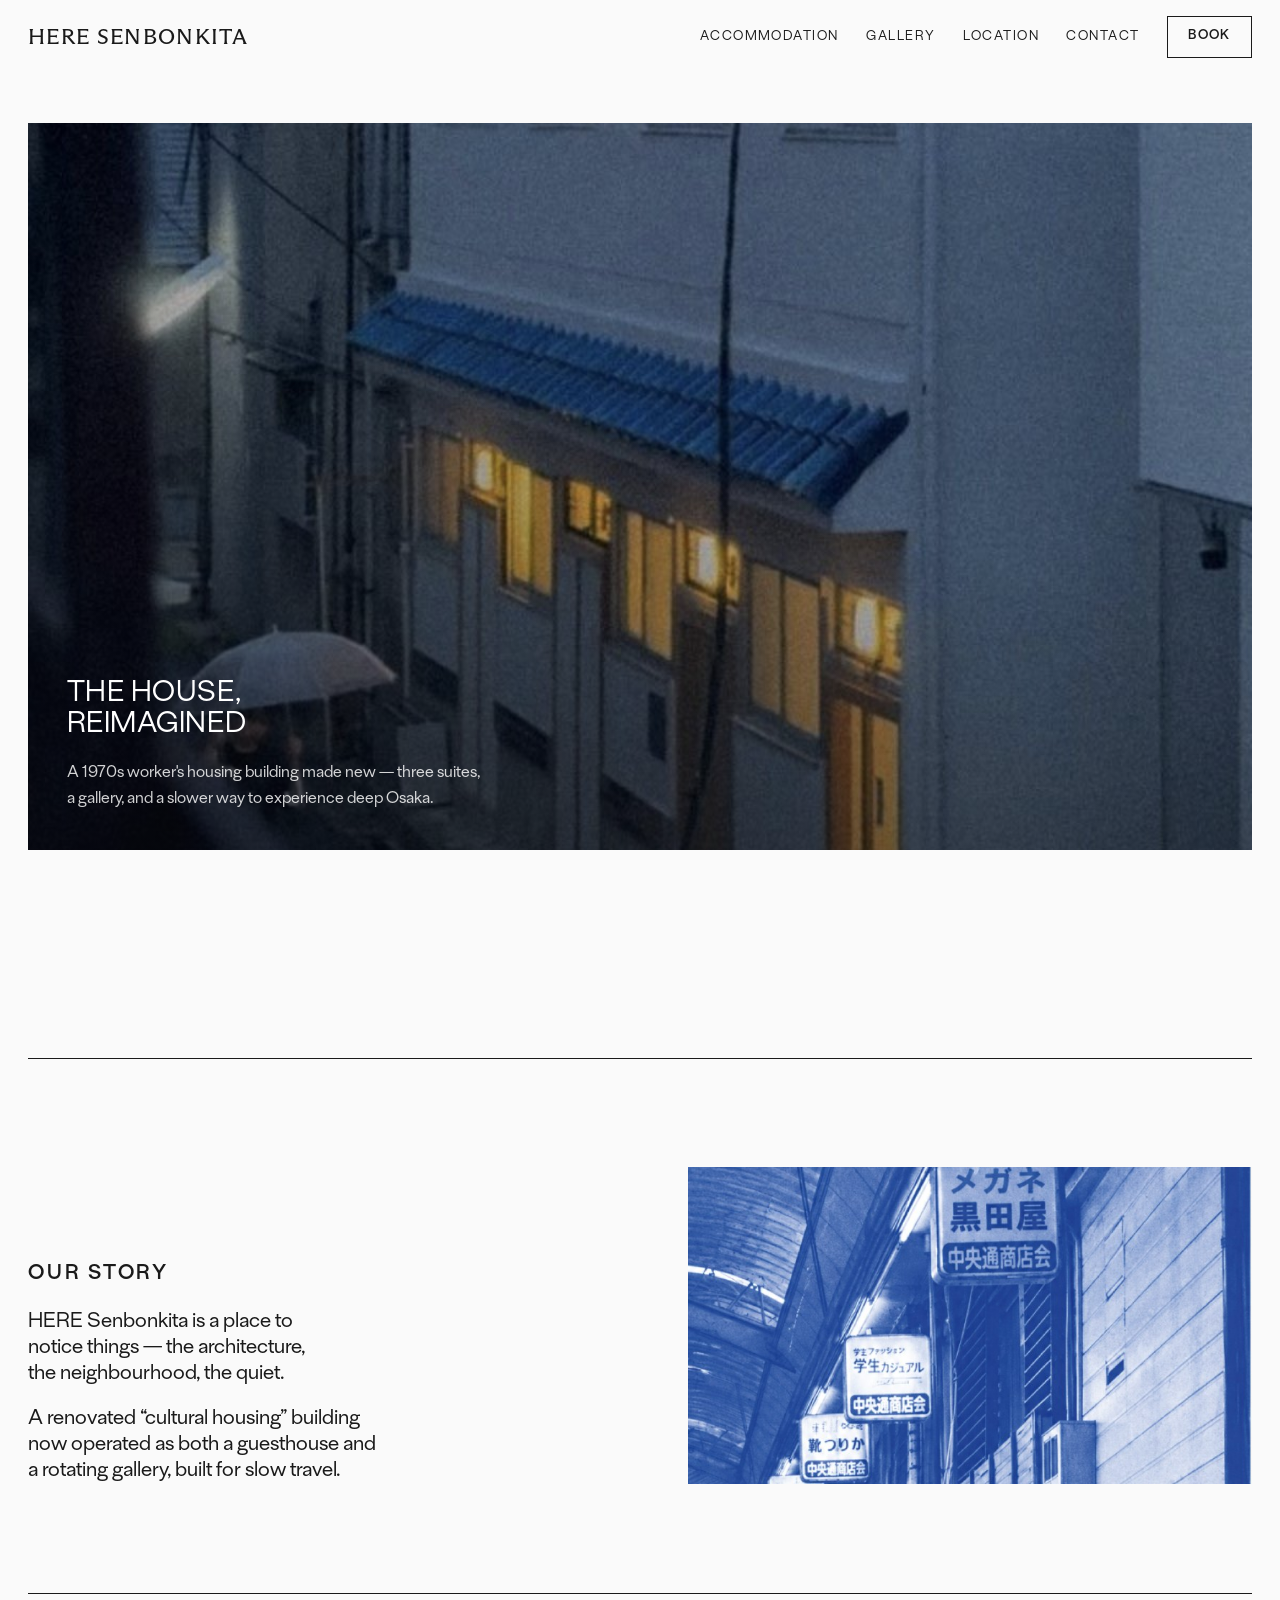
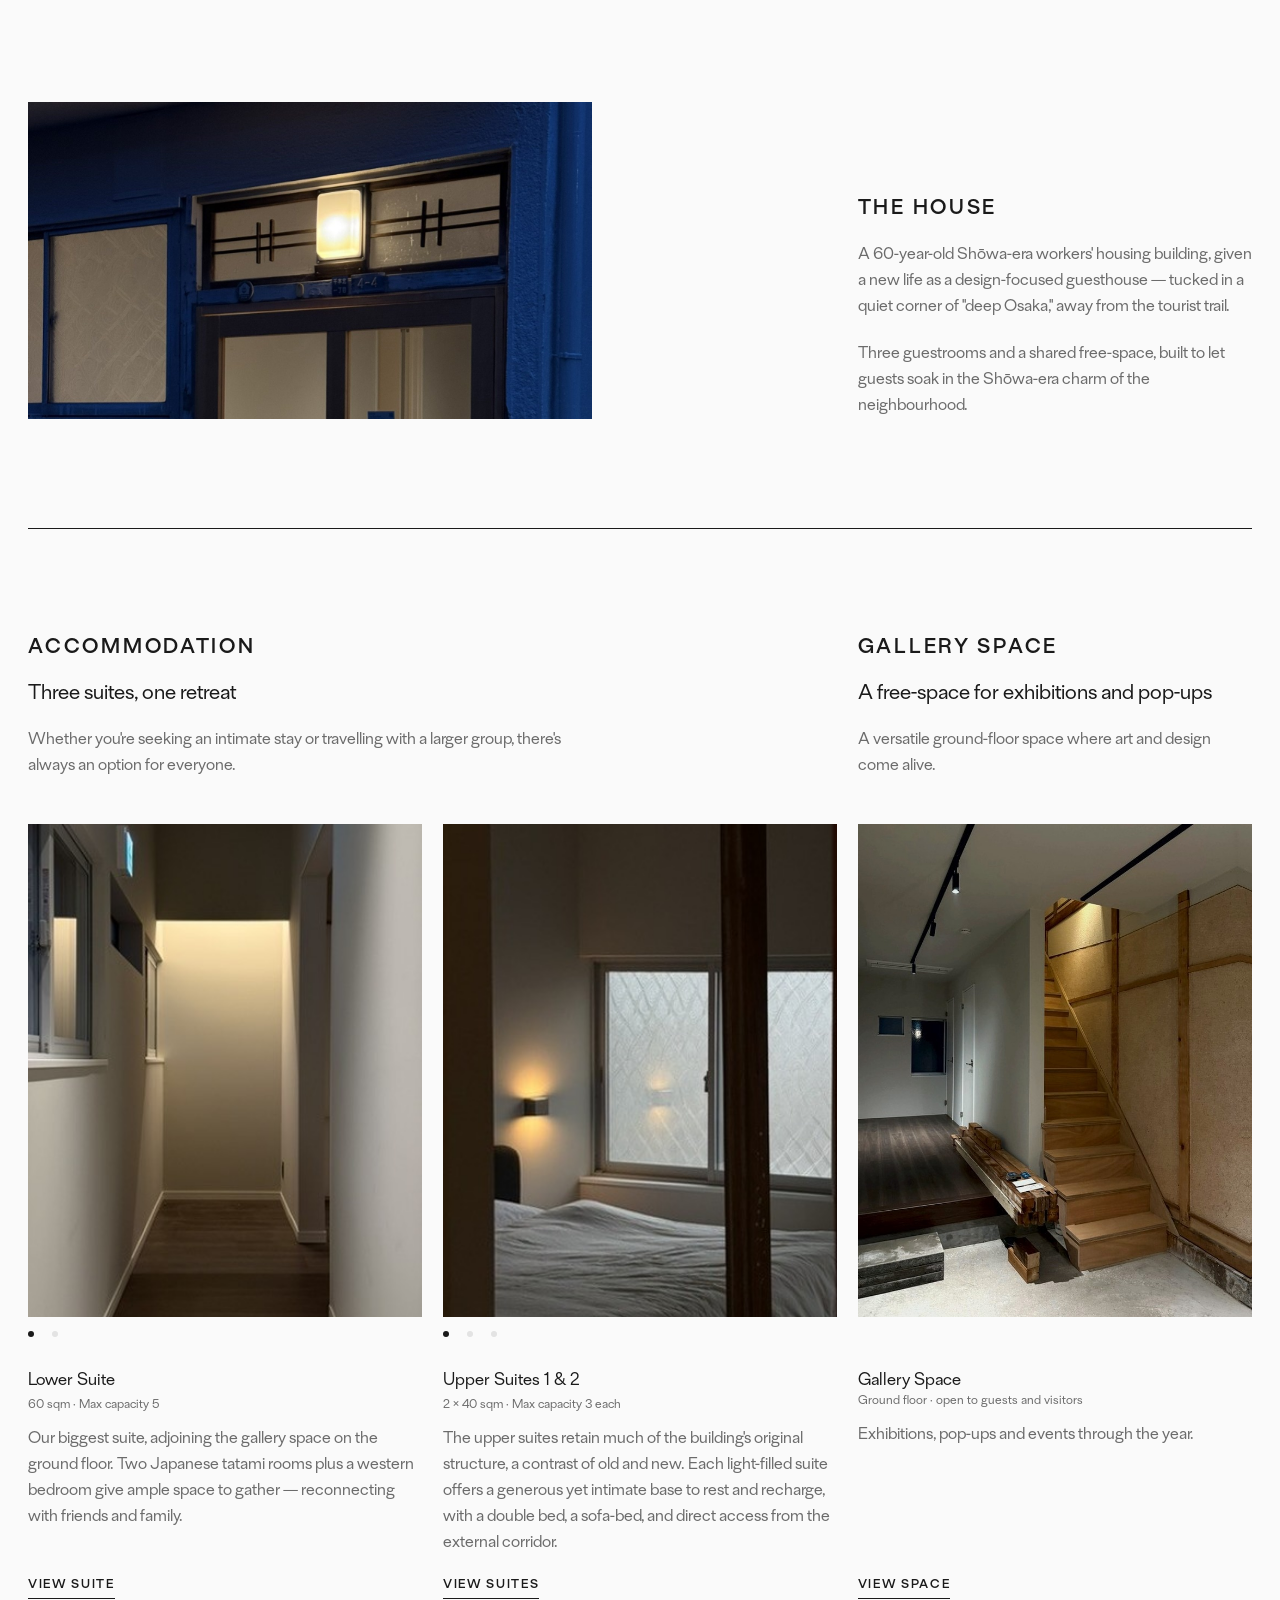
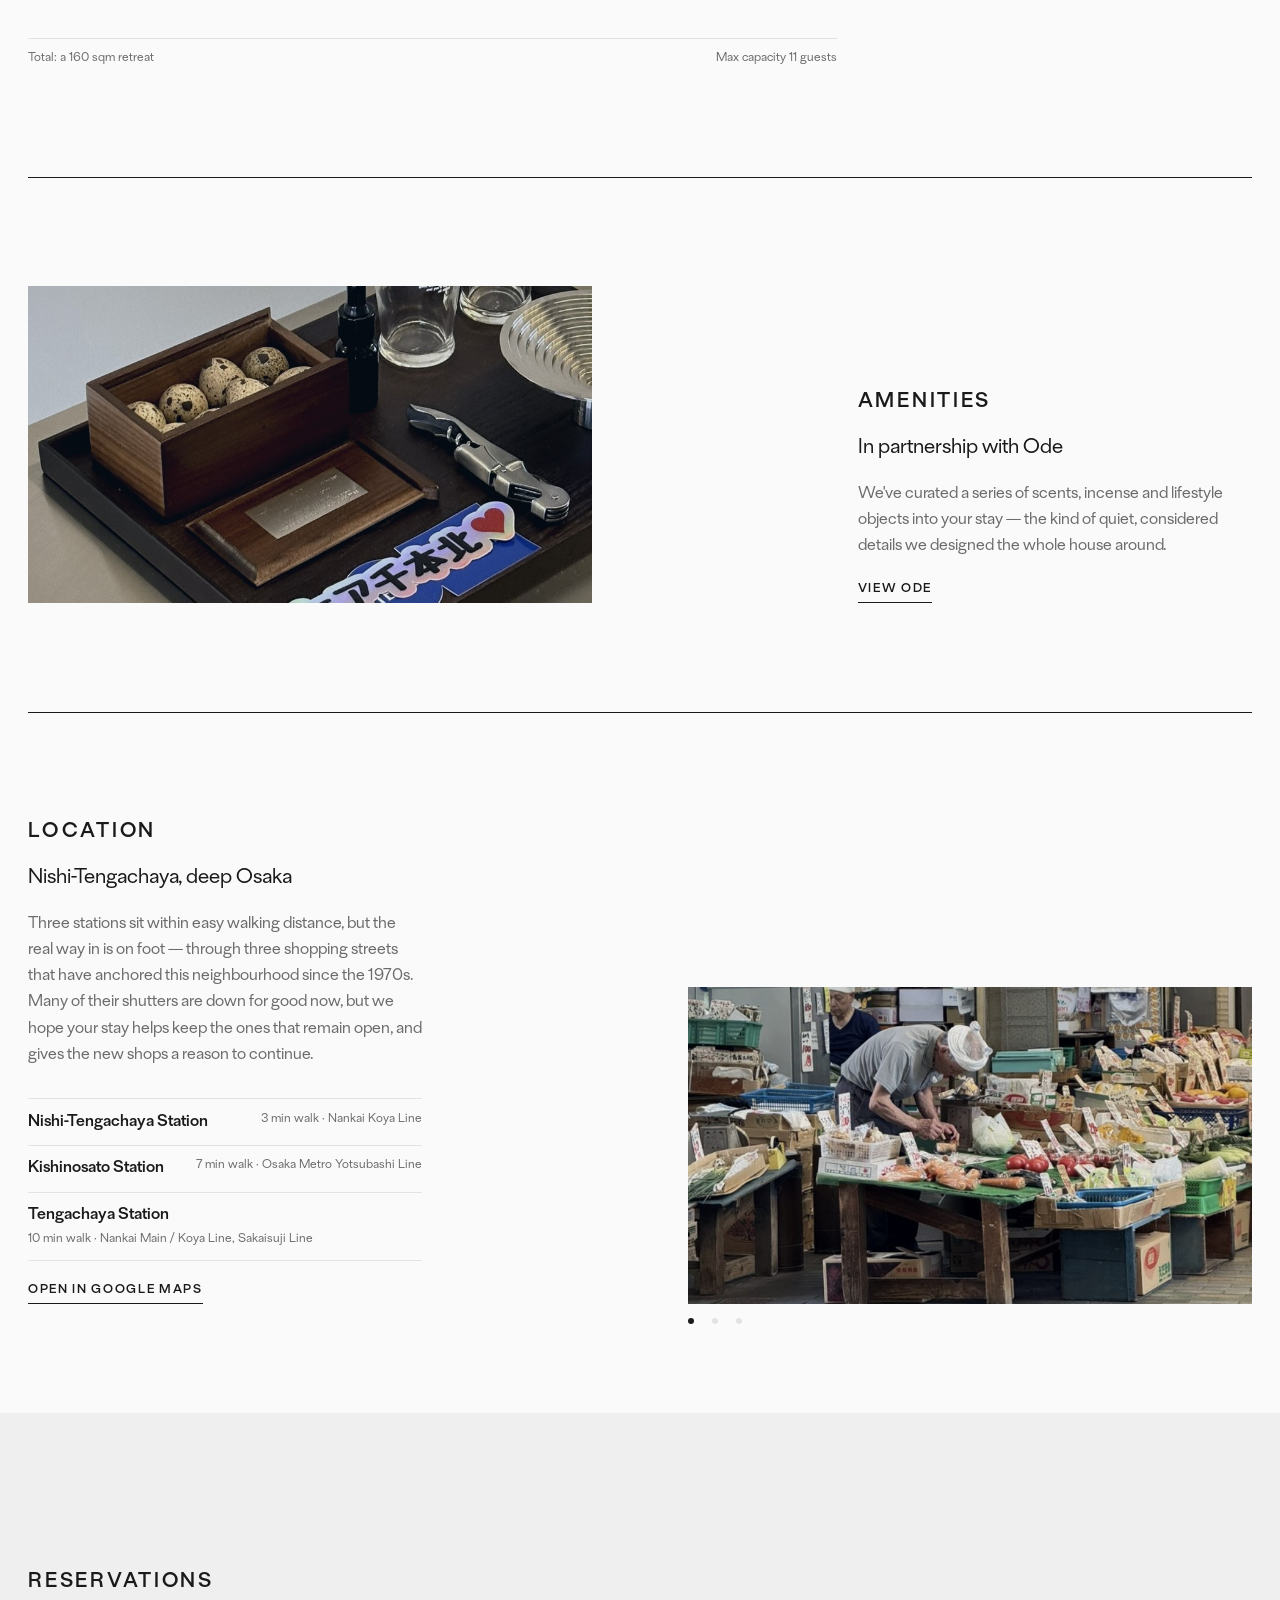
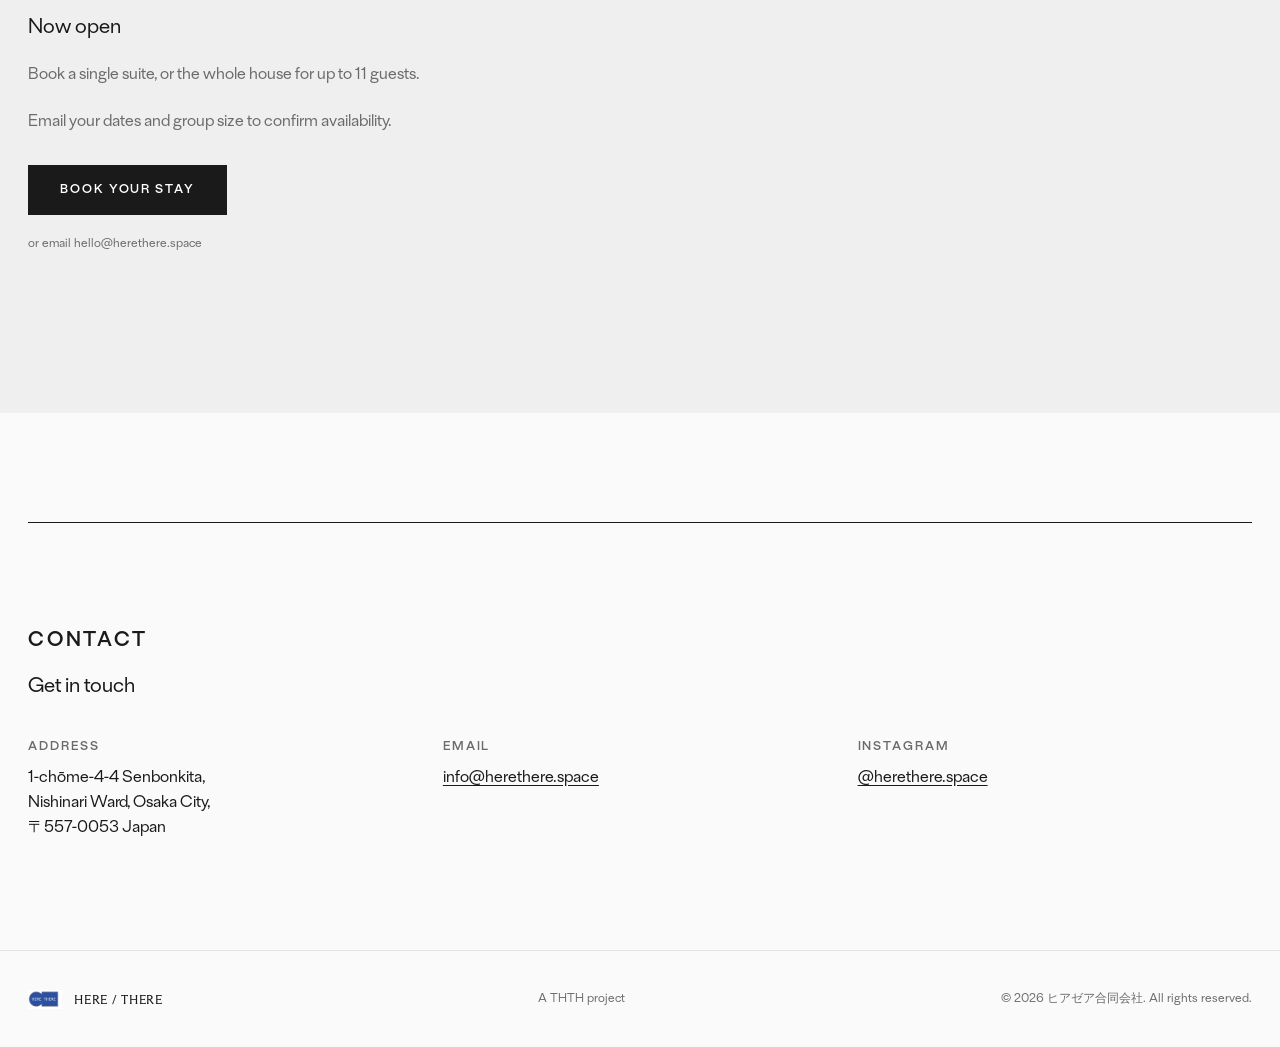
==== commit a5f2f333: "Add files via upload" ====
--- a/index.html
+++ b/index.html
@@ -36,7 +36,7 @@
 
 <section class="hero cinema" id="hero">
   <figure class="cine">
-    <img src="images/cover-lane-dusk.jpg" alt="HERE Senbonkita at dusk, its windows lit under the blue tiled awning, seen from across a narrow lane in the rain">
+    <picture><source media="(max-width:820px)" srcset="images/cover-lane-dusk-m.jpg"><img src="images/cover-lane-dusk.jpg" alt="HERE Senbonkita at dusk, its windows lit under the blue tiled awning, seen from across a narrow lane in the rain"></picture>
     <div class="cine-cap">
       <h1>The house,<br>reimagined</h1>
       <p class="tag">A 1970s worker's housing building made new — three suites, a gallery, and a slower way to experience deep Osaka.</p>
@@ -50,7 +50,7 @@
   <div class="g">
     <div class="sp-txt-l stack-v">
       <span class="label sh">Our story</span>
-      <h2 class="h2">HERE Senbonkita is a place to notice things — the architecture, the neighbourhood, the quiet. A renovated <em>bunka jūtaku</em> run as both a guesthouse and a rotating gallery, built for travel that slows down rather than rushes through.</h2>
+      <h2 class="h2">HERE Senbonkita is a place to notice things — the architecture, the neighbourhood, the quiet.<span class="para">A renovated “cultural housing” building now operated as both a guesthouse and a rotating gallery, built for slow travel.</span></h2>
     </div>
     <figure class="sp-img-r"><img class="wide-img" src="images/wide-story-arcade-blue.jpg" alt="Shop signs stepping down the arcade roof of a shōtengai in Nishinari"></figure>
   </div>
@@ -77,7 +77,7 @@
       <p class="lead">Whether you're seeking an intimate stay or travelling with a larger group, there's always an option for everyone.</p>
     </div>
     <div class="m-c r1 stack-v" id="gallery">
-      <span class="label sh">Gallery Space</span>
+      <a class="label sh quiet" href="suites/gallery-space.html">Gallery Space</a>
       <h2 class="h2">A free-space for exhibitions and pop-ups</h2>
       <p class="lead">A versatile ground-floor space where art and design come alive.</p>
     </div>
@@ -108,13 +108,13 @@
       </a>
     </div>
     <div class="gal-photo m-c r2">
-      <figure><img src="images/gallery-space.jpg" alt="The ground-floor gallery space: a raised timber floor, track lighting and the original stair"></figure>
+      <a href="suites/gallery-space.html" class="ph-link"><figure><img src="images/gallery-space.jpg" alt="The ground-floor gallery space: a raised timber floor, track lighting and the original stair"></figure></a>
       <div class="dots" aria-hidden="true"></div>
       <div class="card-txt">
-        <h3 class="h3">Gallery Space</h3>
+        <h3 class="h3"><a class="quiet" href="suites/gallery-space.html">Gallery Space</a></h3>
         <span class="meta small">Ground floor · open to guests and visitors</span>
         <p class="lead">Exhibitions, pop-ups and events through the year.</p>
-        <a class="more" href="mailto:info@herethere.space?subject=Gallery%20Space%20enquiry">Email us for enquiries</a>
+        <a class="more" href="suites/gallery-space.html">View space</a>
       </div>
     </div>
 
@@ -163,7 +163,7 @@
     <div class="sp-txt-l stack-v">
       <span class="label sh">Location</span>
       <h2 class="h2">Nishi-Tengachaya, deep Osaka</h2>
-      <p class="lead">Three stations sit within easy walking distance, but the real way in is on foot — through three <em>shōtengai</em> that have anchored this neighbourhood since the 1970s. Many of their shutters are down for good now. We hope your stay helps keep the ones that remain open, and gives the new shops just arriving a reason to stay too.</p>
+      <p class="lead">Three stations sit within easy walking distance, but the real way in is on foot — through three shopping streets that have anchored this neighbourhood since the 1970s. Many of their shutters are down for good now, but we hope your stay helps keep the ones that remain open, and gives the new shops a reason to continue.</p>
       <ul class="stations">
         <li><b>Nishi-Tengachaya Station</b> <span>3 min walk · Nankai Koya Line</span></li>
         <li><b>Kishinosato Station</b> <span>7 min walk · Osaka Metro Yotsubashi Line</span></li>
@@ -245,9 +245,16 @@
     var io = new IntersectionObserver(function(entries){
       entries.forEach(function(e){ if (e.isIntersecting) { e.target.classList.add('in'); io.unobserve(e.target); } });
     }, {rootMargin:'0px 0px -12% 0px', threshold:0.08});
-    secs.forEach(function(s){
-      if (s.getBoundingClientRect().top > window.innerHeight) { s.classList.add('reveal'); io.observe(s); }
-    });
+    // Only animate in a normal-sized window; embedded previews or very tall frames show everything at once.
+    if (window.innerHeight > 300 && window.innerHeight < 2400) {
+      secs.forEach(function(s){
+        if (s.getBoundingClientRect().top > window.innerHeight) { s.classList.add('reveal'); io.observe(s); }
+      });
+      // Safety net: if a section was never seen as it scrolled past (or the observer never fires), show it anyway.
+      function sweep(){ secs.forEach(function(s){ if (s.getBoundingClientRect().top < window.innerHeight) s.classList.add('in'); }); }
+      window.addEventListener('scroll', sweep, {passive:true});
+      setTimeout(function(){ secs.forEach(function(s){ s.classList.add('in'); }); }, 4000);
+    }
   }
 
   // Photo carousels: one photo at a time; click / tap the photo (or arrow keys) for the next.
--- a/styles.css
+++ b/styles.css
@@ -159,7 +159,7 @@
 
 /* cover option "cinema": one large, darkened photograph between the guides, words overlaid bottom-left */
 /* cinema cover: fills exactly the first screen below the menu, photo centred with equal air above and below */
-.hero.cinema{--cv-pad:clamp(28px, 5.5vh, 80px); height:calc(100svh - var(--head-h, 72px)); min-height:480px; display:flex; flex-direction:column; justify-content:center; padding:0 var(--gut); gap:0;}
+.hero.cinema{--cv-pad:clamp(28px, 5.5vh, 80px); height:calc(100svh - var(--head-h, 72px)); min-height:480px; max-height:1160px; display:flex; flex-direction:column; justify-content:center; padding:0 var(--gut); gap:0;}
 .cine-fade{position:absolute; inset:0; z-index:3; background:#000; opacity:var(--fade, 0); pointer-events:none;}   /* deepens as the cover scrolls away */
 .cine{position:relative; width:100%; height:calc(100% - var(--cv-pad) * 2); max-height:1000px; overflow:hidden; background:#151a22;}
 .cine img{position:absolute; inset:0; width:100%; height:100%; object-fit:cover; object-position:46% 55%;}
@@ -178,7 +178,7 @@
 /* ---------- accommodation (A+B) + gallery space (C) ----------
    Row 1: labels and titles top-aligned. Row 2: three photos, one per module. Row 3: totals. */
 .ag{align-items:start;}
-.ag .r2{margin-top:var(--s3); align-self:stretch; display:flex; flex-direction:column;}
+.ag .r2{margin-top:calc(var(--s3) * 1.15); align-self:stretch; display:flex; flex-direction:column;}
 .ag .r2 > a, .ag .r2 > .card-txt{flex:1; display:flex; flex-direction:column; align-items:flex-start;}
 .ag .r2 .more{margin-top:auto !important;}  /* links share one bottom line */
 .card-txt{margin-top:var(--s2);}
@@ -300,3 +300,37 @@
 .book{margin-top:0;}
 .book + .sec.ruled{margin-top:var(--band);}
 .foot{margin-top:0;}
+
+/* second paragraph inside a title block */
+.h2 .para{display:block; margin-top:.9em}
+
+/* Suite details, after K5: hairline spec table on the left, line-drawn floor plan on the right */
+.spec{grid-column:1 / 8; display:grid; grid-template-columns:minmax(9em, 28%) 1fr; margin:0; border-top:1px solid var(--line); align-self:center;}
+.spec dt, .spec dd{margin:0; padding:1.05em 0; border-bottom:1px solid var(--line); line-height:1.6;}
+.spec dt{color:var(--soft); padding-right:24px;}
+.plan-fig{grid-column:9 / 13; margin:0; align-self:center; justify-self:center; width:min(100%, 400px);}
+.plan-svg svg{display:block; width:100%; height:auto; color:var(--ink); --plan-w:.9px;}
+.plan-fig figcaption{margin-top:var(--s1); color:var(--soft); text-align:center;}
+@media (max-width:820px){ .plan-fig{margin-top:var(--s3); width:min(80%, 340px);} .spec{grid-template-columns:minmax(7.5em, 34%) 1fr;} }
+.plan-svg path{vector-effect:non-scaling-stroke;}
+.plan-svg g{stroke:currentColor; stroke-width:var(--plan-w); stroke-linecap:round; stroke-linejoin:round;}
+.plan-svg .f{stroke-opacity:.35;}
+@media (max-width:480px){.nav li.keep:not(:last-child){display:none;}}   /* phones: logo + Book only */
+
+/* Phones: cover fills the first screen, from the portrait photo extended at the bottom (blurred, darkened), so the house sits ~15% further back */
+@media (max-width:820px){
+  .cine img{object-position:54% 0%;}
+}
+.plan-tabs{display:flex; justify-content:center; gap:20px; margin-bottom:var(--s2);}
+.plan-tabs button{font:inherit; letter-spacing:.12em; text-transform:uppercase; background:none; border:0; padding:4px 0; color:var(--soft); cursor:pointer; border-bottom:1px solid transparent;}
+.plan-tabs button[aria-selected="true"]{color:var(--ink); border-bottom-color:var(--ink);}
+.plan-svg{margin-inline:auto;}
+.plan-svg[hidden]{display:none;}
+.plan-svg{aspect-ratio:400 / 458; display:flex; align-items:center; justify-content:center;}   /* fixed frame so switching plans never shifts the page */
+.plan-svg svg{height:100%; width:auto; max-width:100%;}   /* both plans drawn to the same length (Suite 2's size) */
+#story .stack-v{gap:calc(var(--s2) * 1.1);}   /* Our story: 10% more air between header and statement */
+.plan-svg.plan-single{aspect-ratio:auto;} .plan-svg.plan-single svg{width:100%; height:auto;}
+.plan-svg.plan-gallery{aspect-ratio:auto;} .plan-svg.plan-gallery svg{height:458px; width:auto; max-width:100%;}   /* tall narrow plan: same length as the suite plans */
+@media (max-width:820px){ .plan-svg.plan-gallery svg{height:340px;} }
+.plan-fig{margin-bottom:var(--s3);}   /* keep the caption clear of the band below */
+.ph-link{display:block; color:inherit;} .ph-link:hover img{opacity:.92;} .spec dd a{color:inherit;}
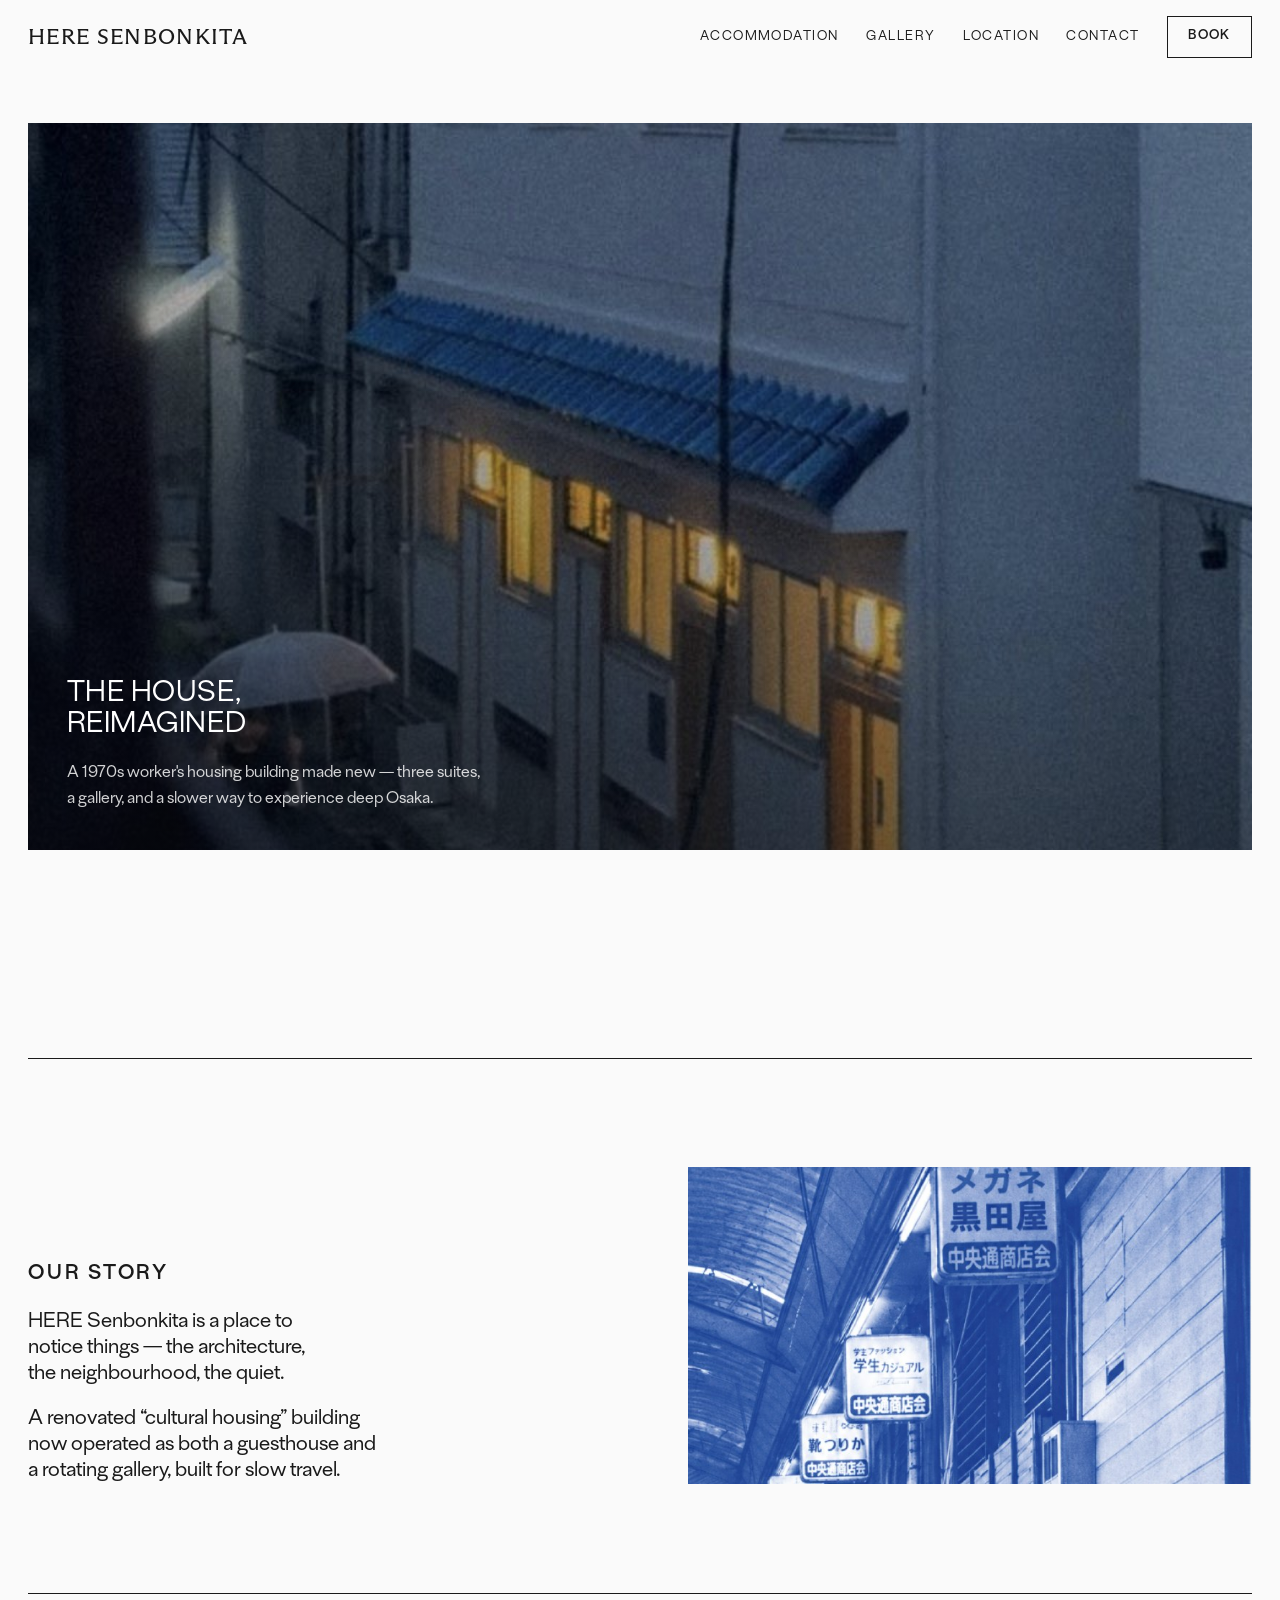
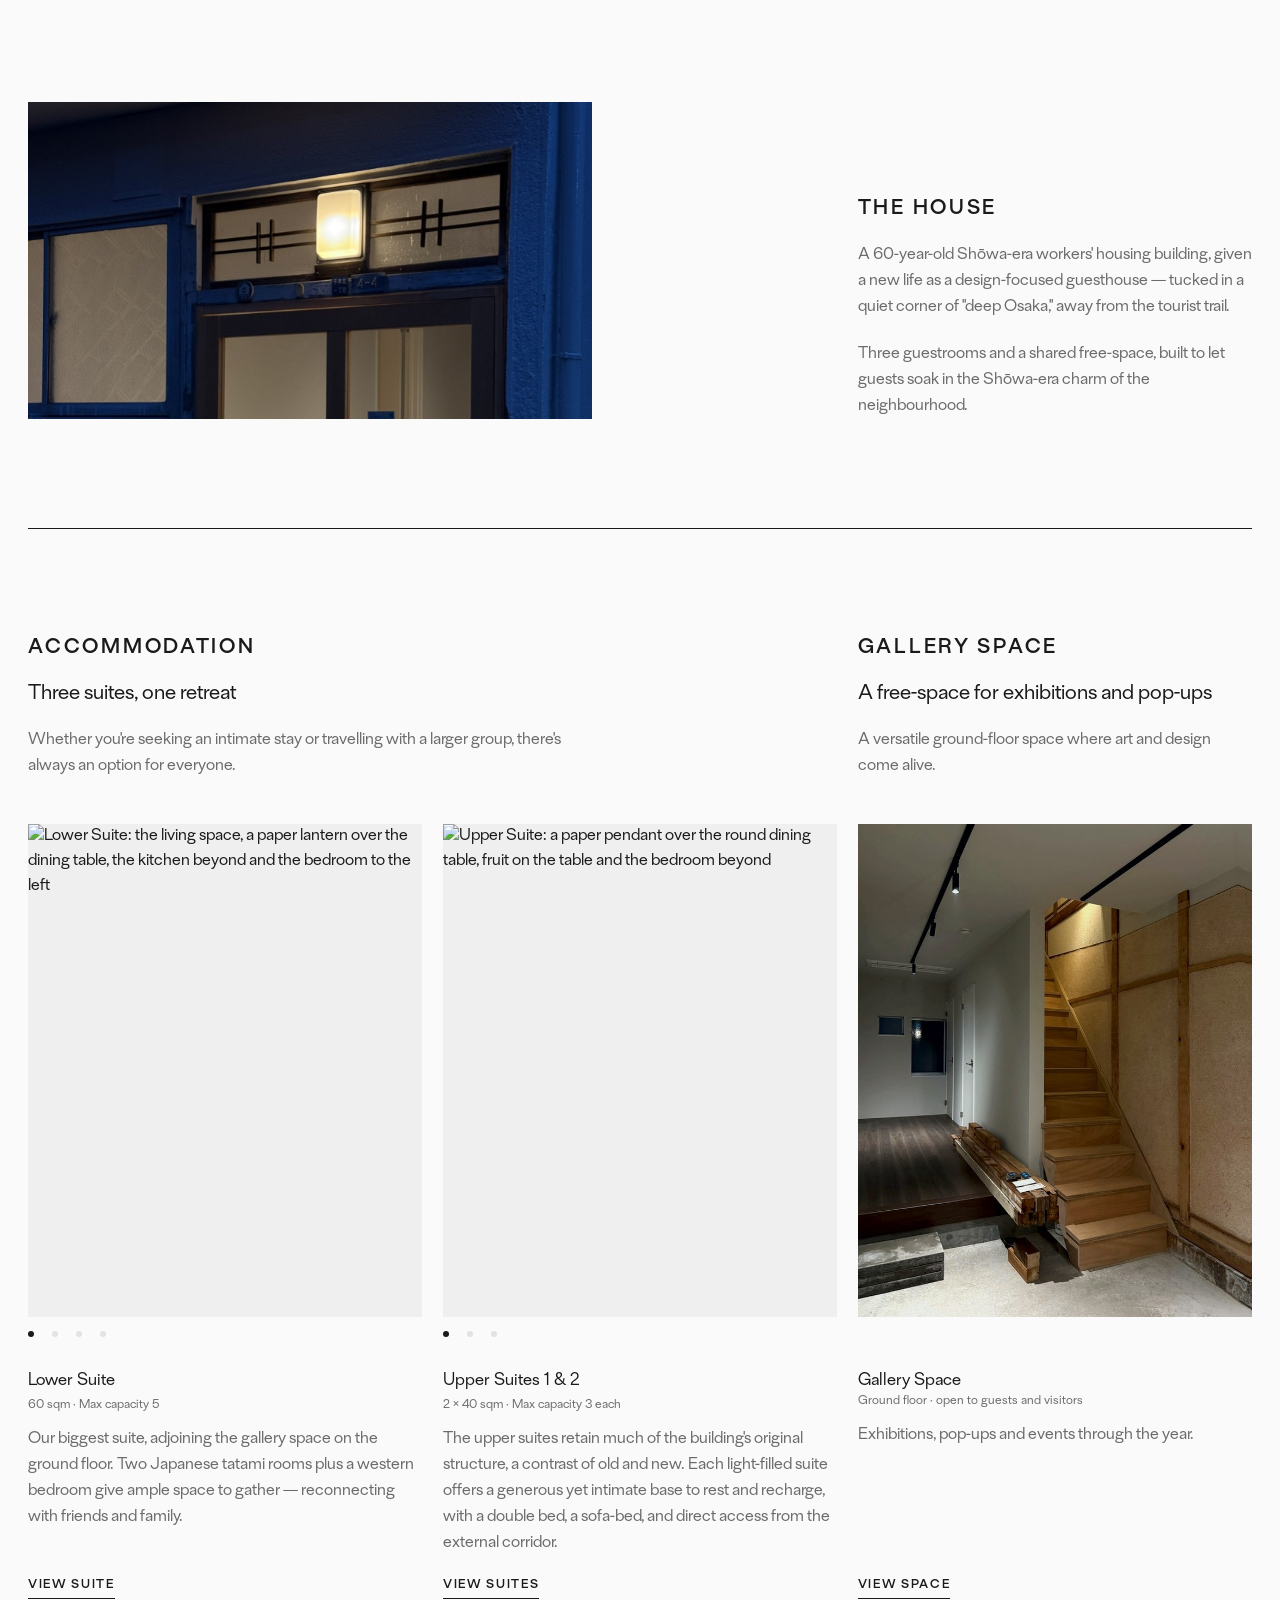
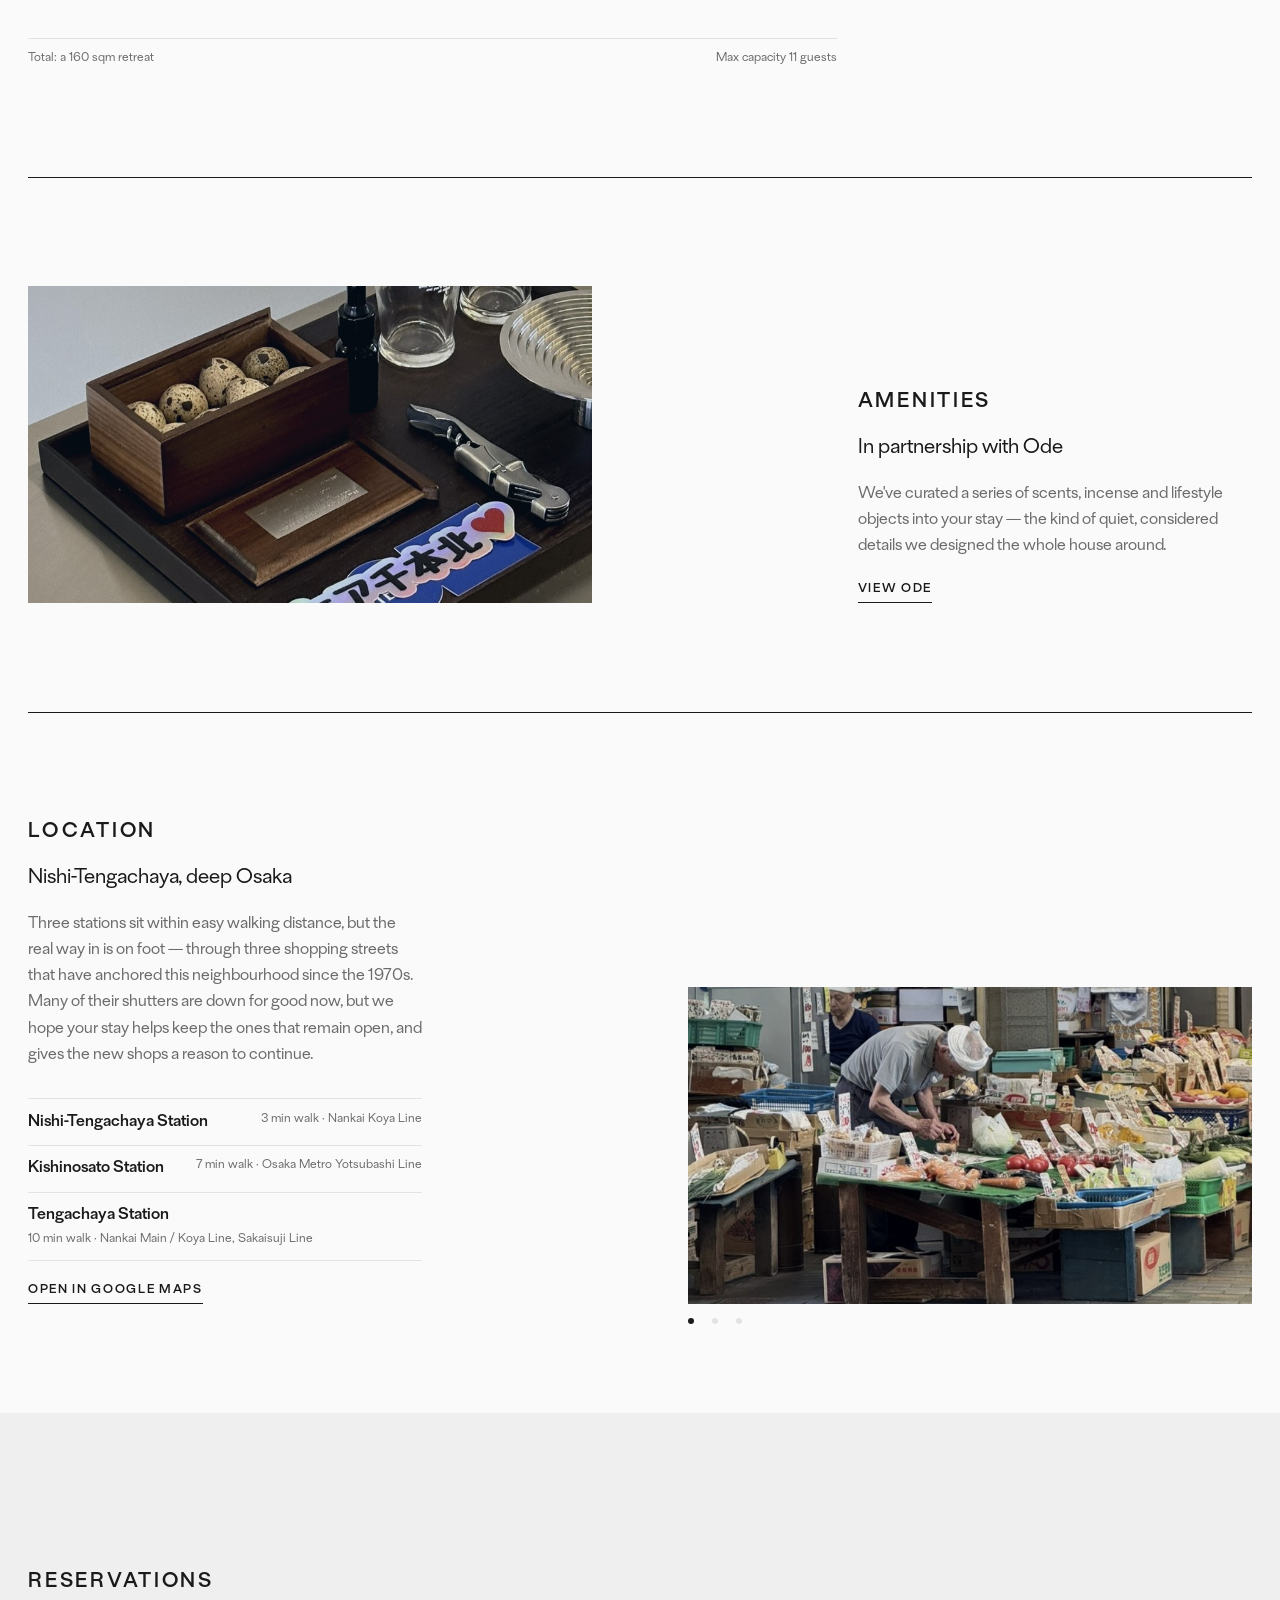
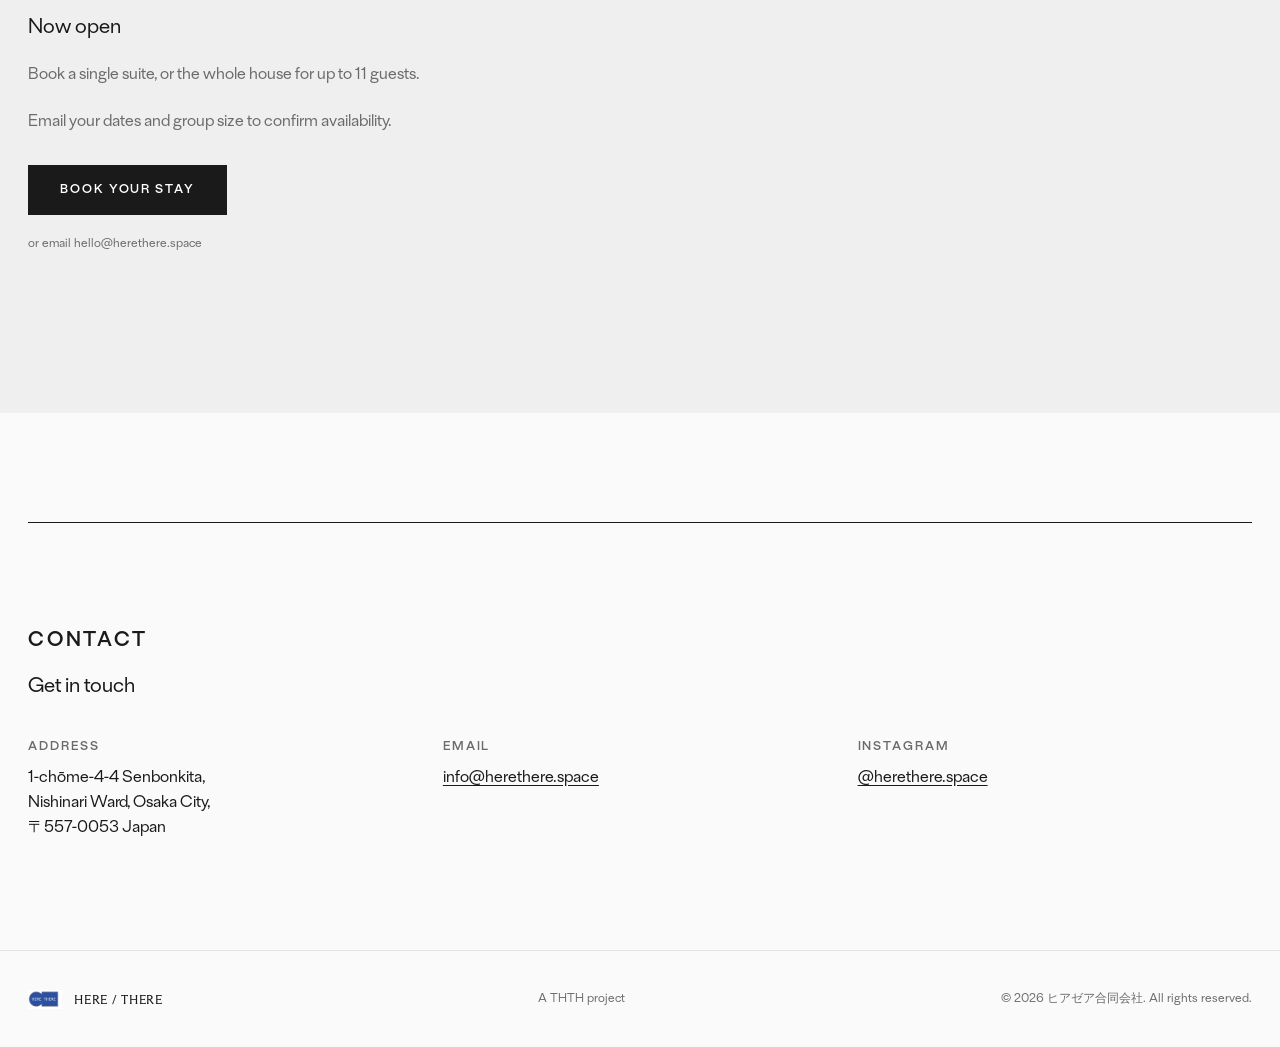
==== commit 13e76f83: "Add files via upload" ====
--- a/index.html
+++ b/index.html
@@ -84,8 +84,10 @@
 
     <div class="room m-a r2">
       <div class="stack" role="region" aria-roledescription="carousel" aria-label="Photographs of the Lower Suite" tabindex="0">
-        <figure class="print"><img src="images/lower-1-corridor.jpg" alt="Lower Suite: a corridor washed with warm light"></figure>
-        <figure class="print"><img src="images/lower-2-dining.jpg" alt="Lower Suite: a paper lantern over the dining table"></figure>
+        <figure class="print"><img src="images/lower-0-living.jpg" alt="Lower Suite: the living space, a paper lantern over the dining table, the kitchen beyond and the bedroom to the left"></figure>
+        <figure class="print"><img src="images/lower-1-corridor.jpg" alt="Lower Suite: a corridor washed with warm light from a recessed ceiling slot"></figure>
+        <figure class="print"><img src="images/lower-2-bedroom.jpg" alt="Lower Suite: the bedroom through the doorway, a round wall light above the bed"></figure>
+        <figure class="print"><img src="images/lower-3-tatami.jpg" alt="Lower Suite: the tatami room, a single pendant and a stoneware jar"></figure>
       </div>
       <a href="suites/lower-suite.html">
         <h3 class="h3">Lower Suite</h3>
@@ -96,9 +98,9 @@
     </div>
     <div class="room m-b r2">
       <div class="stack" role="region" aria-roledescription="carousel" aria-label="Photographs of the Upper Suites" tabindex="0">
-        <figure class="print"><img src="images/upper-1-bedroom.jpg" alt="Upper Suite: a bedroom lit by a wall lamp beside a patterned-glass window"></figure>
-        <figure class="print"><img src="images/upper-2-living.jpg" alt="Upper Suite: living space under the original beams, with a daybed and kitchen counter"></figure>
-        <figure class="print"><img src="images/upper-3-sofa.jpg" alt="Upper Suite: sofa and side table beneath a patterned-glass window"></figure>
+        <figure class="print"><img src="images/upper-1-living.jpg" alt="Upper Suite: a paper pendant over the round dining table, fruit on the table and the bedroom beyond"></figure>
+        <figure class="print"><img src="images/upper-2-corridor.jpg" alt="Upper Suite: the corridor, timber doors and a stone floor under the original beams"></figure>
+        <figure class="print"><img src="images/upper-3-pendant.jpg" alt="Upper Suite: a paper pendant lit over the dining table at dusk"></figure>
       </div>
       <a href="suites/upper-suites.html">
         <h3 class="h3">Upper Suites 1 &amp; 2</h3>
@@ -108,7 +110,7 @@
       </a>
     </div>
     <div class="gal-photo m-c r2">
-      <a href="suites/gallery-space.html" class="ph-link"><figure><img src="images/gallery-space.jpg" alt="The ground-floor gallery space: a raised timber floor, track lighting and the original stair"></figure></a>
+      <a href="suites/gallery-space.html" class="ph-link"><figure><img src="images/gallery-space.jpg" alt="The ground-floor gallery space: concrete floor, track lighting, a raised timber floor and the original stair"></figure></a>
       <div class="dots" aria-hidden="true"></div>
       <div class="card-txt">
         <h3 class="h3"><a class="quiet" href="suites/gallery-space.html">Gallery Space</a></h3>
